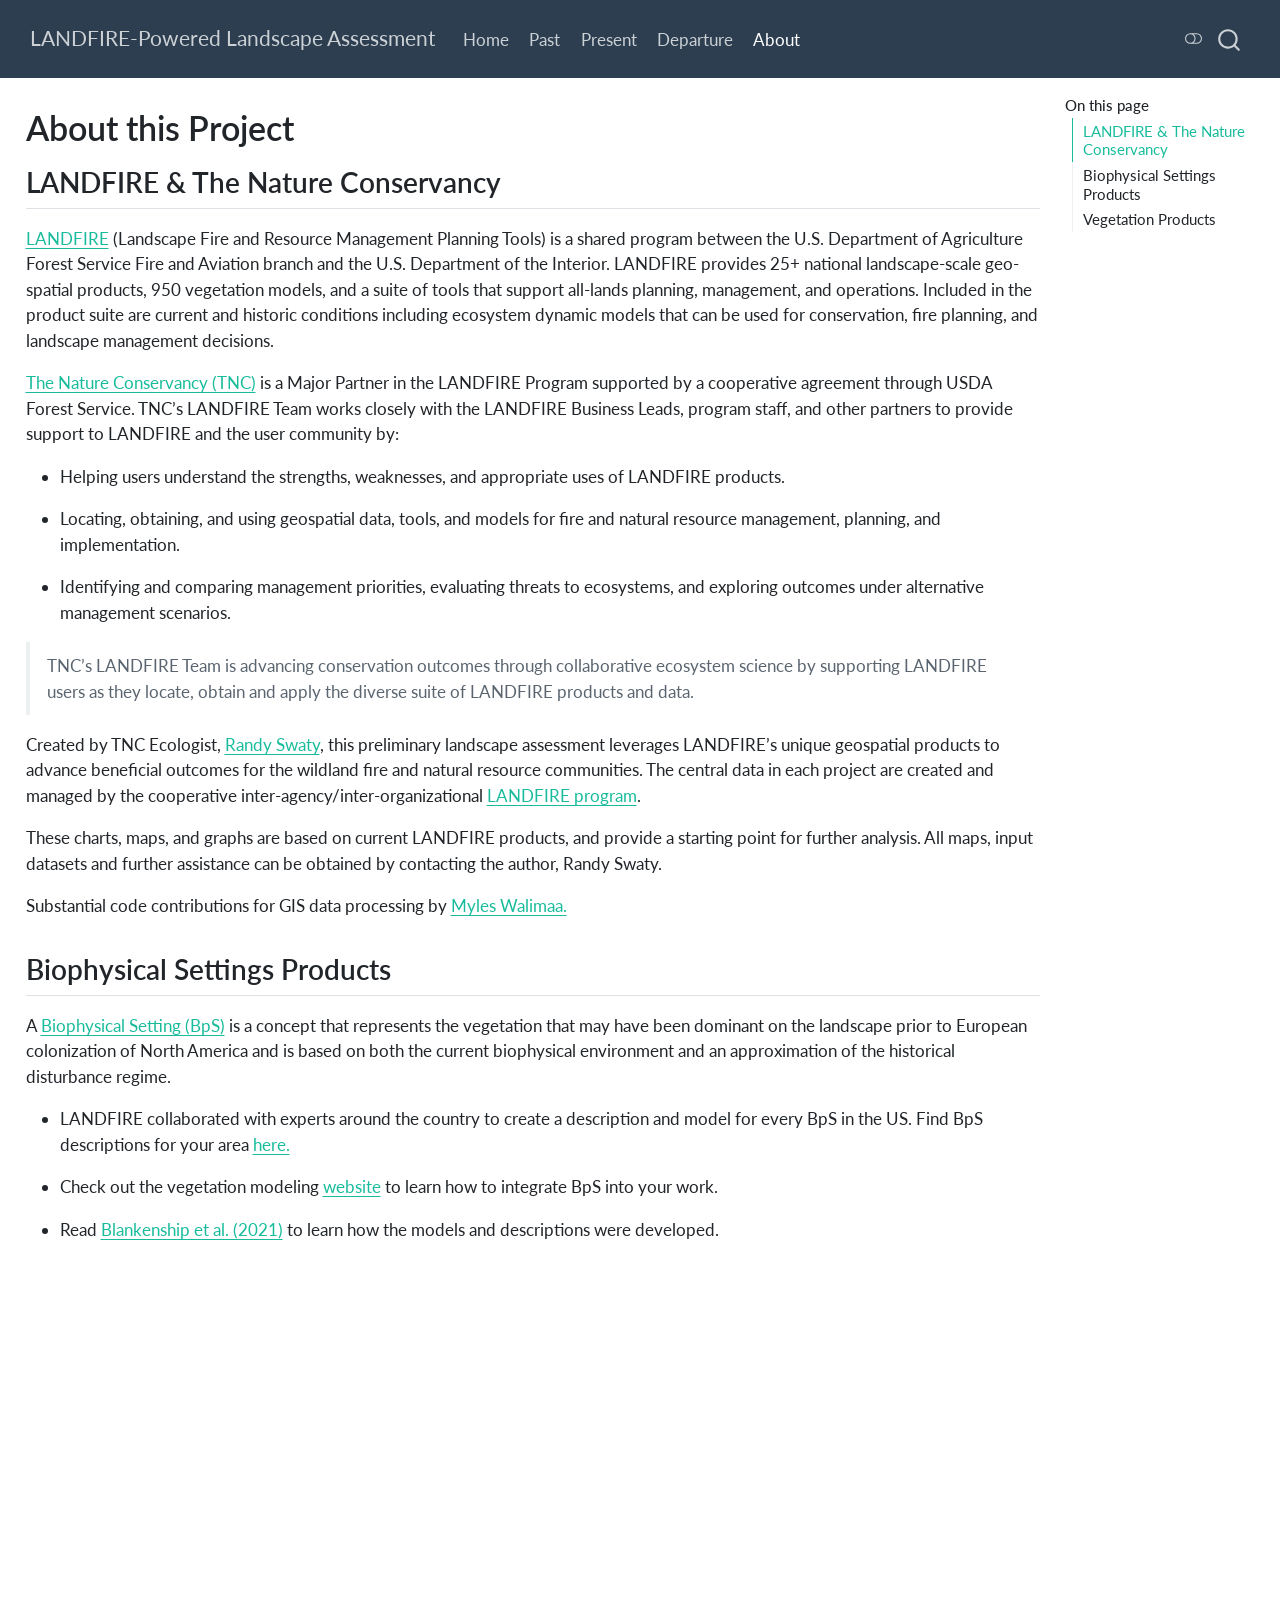
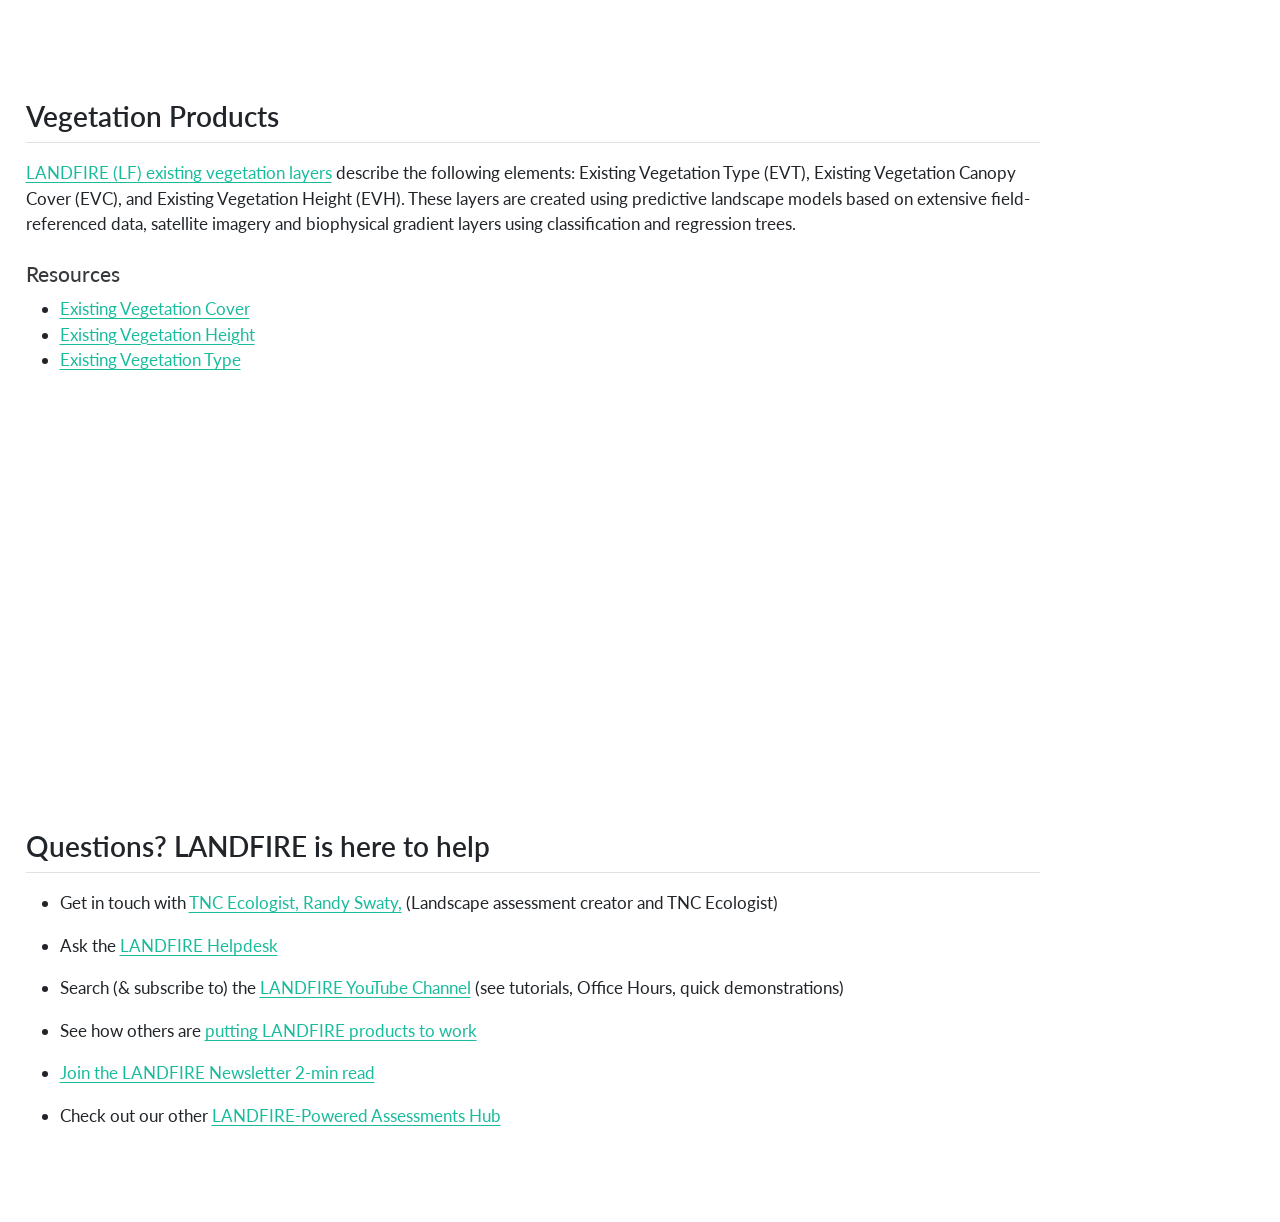
==== docs/about.html @ d0a6fbc5 "initial build" ====
<!DOCTYPE html>
<html xmlns="http://www.w3.org/1999/xhtml" lang="en" xml:lang="en"><head>

<meta charset="utf-8">
<meta name="generator" content="quarto-1.7.32">

<meta name="viewport" content="width=device-width, initial-scale=1.0, user-scalable=yes">


<title>About this Project – LANDFIRE-Powered Landscape Assessment</title>
<style>
code{white-space: pre-wrap;}
span.smallcaps{font-variant: small-caps;}
div.columns{display: flex; gap: min(4vw, 1.5em);}
div.column{flex: auto; overflow-x: auto;}
div.hanging-indent{margin-left: 1.5em; text-indent: -1.5em;}
ul.task-list{list-style: none;}
ul.task-list li input[type="checkbox"] {
  width: 0.8em;
  margin: 0 0.8em 0.2em -1em; /* quarto-specific, see https://github.com/quarto-dev/quarto-cli/issues/4556 */ 
  vertical-align: middle;
}
</style>


<script src="site_libs/quarto-nav/quarto-nav.js"></script>
<script src="site_libs/quarto-nav/headroom.min.js"></script>
<script src="site_libs/clipboard/clipboard.min.js"></script>
<script src="site_libs/quarto-search/autocomplete.umd.js"></script>
<script src="site_libs/quarto-search/fuse.min.js"></script>
<script src="site_libs/quarto-search/quarto-search.js"></script>
<meta name="quarto:offset" content="./">
<script src="site_libs/quarto-html/quarto.js" type="module"></script>
<script src="site_libs/quarto-html/tabsets/tabsets.js" type="module"></script>
<script src="site_libs/quarto-html/popper.min.js"></script>
<script src="site_libs/quarto-html/tippy.umd.min.js"></script>
<script src="site_libs/quarto-html/anchor.min.js"></script>
<link href="site_libs/quarto-html/tippy.css" rel="stylesheet">
<link href="site_libs/quarto-html/quarto-syntax-highlighting-37eea08aefeeee20ff55810ff984fec1.css" rel="stylesheet" class="quarto-color-scheme" id="quarto-text-highlighting-styles">
<link href="site_libs/quarto-html/quarto-syntax-highlighting-dark-2fef5ea3f8957b3e4ecc936fc74692ca.css" rel="stylesheet" class="quarto-color-scheme quarto-color-alternate" id="quarto-text-highlighting-styles">
<link href="site_libs/quarto-html/quarto-syntax-highlighting-37eea08aefeeee20ff55810ff984fec1.css" rel="stylesheet" class="quarto-color-scheme-extra" id="quarto-text-highlighting-styles">
<script src="site_libs/bootstrap/bootstrap.min.js"></script>
<link href="site_libs/bootstrap/bootstrap-icons.css" rel="stylesheet">
<link href="site_libs/bootstrap/bootstrap-c4d2339df113eaf835cd8b28900fe06c.min.css" rel="stylesheet" append-hash="true" class="quarto-color-scheme" id="quarto-bootstrap" data-mode="light">
<link href="site_libs/bootstrap/bootstrap-dark-bf88725f8139ee0c18767b4ad892db60.min.css" rel="stylesheet" append-hash="true" class="quarto-color-scheme quarto-color-alternate" id="quarto-bootstrap" data-mode="dark">
<link href="site_libs/bootstrap/bootstrap-c4d2339df113eaf835cd8b28900fe06c.min.css" rel="stylesheet" append-hash="true" class="quarto-color-scheme-extra" id="quarto-bootstrap" data-mode="light">
<script id="quarto-search-options" type="application/json">{
  "location": "navbar",
  "copy-button": false,
  "collapse-after": 3,
  "panel-placement": "end",
  "type": "overlay",
  "limit": 50,
  "keyboard-shortcut": [
    "f",
    "/",
    "s"
  ],
  "show-item-context": false,
  "language": {
    "search-no-results-text": "No results",
    "search-matching-documents-text": "matching documents",
    "search-copy-link-title": "Copy link to search",
    "search-hide-matches-text": "Hide additional matches",
    "search-more-match-text": "more match in this document",
    "search-more-matches-text": "more matches in this document",
    "search-clear-button-title": "Clear",
    "search-text-placeholder": "",
    "search-detached-cancel-button-title": "Cancel",
    "search-submit-button-title": "Submit",
    "search-label": "Search"
  }
}</script>


<link rel="stylesheet" href="styles-darkly.css">
<link rel="stylesheet" href="styles-flatly.css">
</head>

<body class="nav-fixed quarto-light"><script id="quarto-html-before-body" type="application/javascript">
    const toggleBodyColorMode = (bsSheetEl) => {
      const mode = bsSheetEl.getAttribute("data-mode");
      const bodyEl = window.document.querySelector("body");
      if (mode === "dark") {
        bodyEl.classList.add("quarto-dark");
        bodyEl.classList.remove("quarto-light");
      } else {
        bodyEl.classList.add("quarto-light");
        bodyEl.classList.remove("quarto-dark");
      }
    }
    const toggleBodyColorPrimary = () => {
      const bsSheetEl = window.document.querySelector("link#quarto-bootstrap:not([rel=disabled-stylesheet])");
      if (bsSheetEl) {
        toggleBodyColorMode(bsSheetEl);
      }
    }
    const setColorSchemeToggle = (alternate) => {
      const toggles = window.document.querySelectorAll('.quarto-color-scheme-toggle');
      for (let i=0; i < toggles.length; i++) {
        const toggle = toggles[i];
        if (toggle) {
          if (alternate) {
            toggle.classList.add("alternate");
          } else {
            toggle.classList.remove("alternate");
          }
        }
      }
    };
    const toggleColorMode = (alternate) => {
      // Switch the stylesheets
      const primaryStylesheets = window.document.querySelectorAll('link.quarto-color-scheme:not(.quarto-color-alternate)');
      const alternateStylesheets = window.document.querySelectorAll('link.quarto-color-scheme.quarto-color-alternate');
      manageTransitions('#quarto-margin-sidebar .nav-link', false);
      if (alternate) {
        // note: dark is layered on light, we don't disable primary!
        enableStylesheet(alternateStylesheets);
        for (const sheetNode of alternateStylesheets) {
          if (sheetNode.id === "quarto-bootstrap") {
            toggleBodyColorMode(sheetNode);
          }
        }
      } else {
        disableStylesheet(alternateStylesheets);
        enableStylesheet(primaryStylesheets)
        toggleBodyColorPrimary();
      }
      manageTransitions('#quarto-margin-sidebar .nav-link', true);
      // Switch the toggles
      setColorSchemeToggle(alternate)
      // Hack to workaround the fact that safari doesn't
      // properly recolor the scrollbar when toggling (#1455)
      if (navigator.userAgent.indexOf('Safari') > 0 && navigator.userAgent.indexOf('Chrome') == -1) {
        manageTransitions("body", false);
        window.scrollTo(0, 1);
        setTimeout(() => {
          window.scrollTo(0, 0);
          manageTransitions("body", true);
        }, 40);
      }
    }
    const disableStylesheet = (stylesheets) => {
      for (let i=0; i < stylesheets.length; i++) {
        const stylesheet = stylesheets[i];
        stylesheet.rel = 'disabled-stylesheet';
      }
    }
    const enableStylesheet = (stylesheets) => {
      for (let i=0; i < stylesheets.length; i++) {
        const stylesheet = stylesheets[i];
        if(stylesheet.rel !== 'stylesheet') { // for Chrome, which will still FOUC without this check
          stylesheet.rel = 'stylesheet';
        }
      }
    }
    const manageTransitions = (selector, allowTransitions) => {
      const els = window.document.querySelectorAll(selector);
      for (let i=0; i < els.length; i++) {
        const el = els[i];
        if (allowTransitions) {
          el.classList.remove('notransition');
        } else {
          el.classList.add('notransition');
        }
      }
    }
    const isFileUrl = () => {
      return window.location.protocol === 'file:';
    }
    const hasAlternateSentinel = () => {
      let styleSentinel = getColorSchemeSentinel();
      if (styleSentinel !== null) {
        return styleSentinel === "alternate";
      } else {
        return false;
      }
    }
    const setStyleSentinel = (alternate) => {
      const value = alternate ? "alternate" : "default";
      if (!isFileUrl()) {
        window.localStorage.setItem("quarto-color-scheme", value);
      } else {
        localAlternateSentinel = value;
      }
    }
    const getColorSchemeSentinel = () => {
      if (!isFileUrl()) {
        const storageValue = window.localStorage.getItem("quarto-color-scheme");
        return storageValue != null ? storageValue : localAlternateSentinel;
      } else {
        return localAlternateSentinel;
      }
    }
    const toggleGiscusIfUsed = (isAlternate, darkModeDefault) => {
      const baseTheme = document.querySelector('#giscus-base-theme')?.value ?? 'light';
      const alternateTheme = document.querySelector('#giscus-alt-theme')?.value ?? 'dark';
      let newTheme = '';
      if(authorPrefersDark) {
        newTheme = isAlternate ? baseTheme : alternateTheme;
      } else {
        newTheme = isAlternate ? alternateTheme : baseTheme;
      }
      const changeGiscusTheme = () => {
        // From: https://github.com/giscus/giscus/issues/336
        const sendMessage = (message) => {
          const iframe = document.querySelector('iframe.giscus-frame');
          if (!iframe) return;
          iframe.contentWindow.postMessage({ giscus: message }, 'https://giscus.app');
        }
        sendMessage({
          setConfig: {
            theme: newTheme
          }
        });
      }
      const isGiscussLoaded = window.document.querySelector('iframe.giscus-frame') !== null;
      if (isGiscussLoaded) {
        changeGiscusTheme();
      }
    };
    const authorPrefersDark = false;
    const darkModeDefault = authorPrefersDark;
      document.querySelector('link#quarto-text-highlighting-styles.quarto-color-scheme-extra').rel = 'disabled-stylesheet';
      document.querySelector('link#quarto-bootstrap.quarto-color-scheme-extra').rel = 'disabled-stylesheet';
    let localAlternateSentinel = darkModeDefault ? 'alternate' : 'default';
    // Dark / light mode switch
    window.quartoToggleColorScheme = () => {
      // Read the current dark / light value
      let toAlternate = !hasAlternateSentinel();
      toggleColorMode(toAlternate);
      setStyleSentinel(toAlternate);
      toggleGiscusIfUsed(toAlternate, darkModeDefault);
      window.dispatchEvent(new Event('resize'));
    };
    // Switch to dark mode if need be
    if (hasAlternateSentinel()) {
      toggleColorMode(true);
    } else {
      toggleColorMode(false);
    }
  </script>

<div id="quarto-search-results"></div>
  <header id="quarto-header" class="headroom fixed-top">
    <nav class="navbar navbar-expand-lg " data-bs-theme="dark">
      <div class="navbar-container container-fluid">
      <div class="navbar-brand-container mx-auto">
    <a class="navbar-brand" href="./index.html">
    <span class="navbar-title">LANDFIRE-Powered Landscape Assessment</span>
    </a>
  </div>
            <div id="quarto-search" class="" title="Search"></div>
          <button class="navbar-toggler" type="button" data-bs-toggle="collapse" data-bs-target="#navbarCollapse" aria-controls="navbarCollapse" role="menu" aria-expanded="false" aria-label="Toggle navigation" onclick="if (window.quartoToggleHeadroom) { window.quartoToggleHeadroom(); }">
  <span class="navbar-toggler-icon"></span>
</button>
          <div class="collapse navbar-collapse" id="navbarCollapse">
            <ul class="navbar-nav navbar-nav-scroll me-auto">
  <li class="nav-item">
    <a class="nav-link" href="./index.html"> 
<span class="menu-text">Home</span></a>
  </li>  
  <li class="nav-item">
    <a class="nav-link" href="./past.html"> 
<span class="menu-text">Past</span></a>
  </li>  
  <li class="nav-item">
    <a class="nav-link" href="./present.html"> 
<span class="menu-text">Present</span></a>
  </li>  
  <li class="nav-item">
    <a class="nav-link" href="./departure.html"> 
<span class="menu-text">Departure</span></a>
  </li>  
  <li class="nav-item">
    <a class="nav-link active" href="./about.html" aria-current="page"> 
<span class="menu-text">About</span></a>
  </li>  
</ul>
          </div> <!-- /navcollapse -->
            <div class="quarto-navbar-tools">
  <a href="" class="quarto-color-scheme-toggle quarto-navigation-tool  px-1" onclick="window.quartoToggleColorScheme(); return false;" title="Toggle dark mode"><i class="bi"></i></a>
</div>
      </div> <!-- /container-fluid -->
    </nav>
</header>
<!-- content -->
<div id="quarto-content" class="quarto-container page-columns page-rows-contents page-layout-full page-navbar">
<!-- sidebar -->
<!-- margin-sidebar -->
    <div id="quarto-margin-sidebar" class="sidebar margin-sidebar">
        <nav id="TOC" role="doc-toc" class="toc-active">
    <h2 id="toc-title">On this page</h2>
   
  <ul>
  <li><a href="#landfire-the-nature-conservancy" id="toc-landfire-the-nature-conservancy" class="nav-link active" data-scroll-target="#landfire-the-nature-conservancy">LANDFIRE &amp; The Nature Conservancy</a></li>
  <li><a href="#biophysical-settings-products" id="toc-biophysical-settings-products" class="nav-link" data-scroll-target="#biophysical-settings-products">Biophysical Settings Products</a></li>
  <li><a href="#vegetation-products" id="toc-vegetation-products" class="nav-link" data-scroll-target="#vegetation-products">Vegetation Products</a></li>
  </ul>
</nav>
    </div>
<!-- main -->
<main class="content column-page-left" id="quarto-document-content">


<header id="title-block-header" class="quarto-title-block default">
<div class="quarto-title">
<h1 class="title">About this Project</h1>
</div>



<div class="quarto-title-meta column-page-left">

    
  
    
  </div>
  


</header>


<section id="landfire-the-nature-conservancy" class="level2">
<h2 class="anchored" data-anchor-id="landfire-the-nature-conservancy">LANDFIRE &amp; The Nature Conservancy</h2>
<p><a href="https://landfire.gov" target="blank">LANDFIRE</a> (Landscape Fire and Resource Management Planning Tools) is a shared program between the U.S. Department of Agriculture Forest Service Fire and Aviation branch and the U.S. Department of the Interior. LANDFIRE provides 25+ national landscape-scale geo-spatial products, 950 vegetation models, and a suite of tools that support all-lands planning, management, and operations. Included in the product suite are current and historic conditions including ecosystem dynamic models that can be used for conservation, fire planning, and landscape management decisions.</p>
<p><a href="https://landfire.gov/faqs#heading-45" target="blank">The Nature Conservancy (TNC)</a> is a Major Partner in the LANDFIRE Program supported by a cooperative agreement through USDA Forest Service. TNC’s LANDFIRE Team works closely with the LANDFIRE Business Leads, program staff, and other partners to provide support to LANDFIRE and the user community by:</p>
<ul>
<li><p>Helping users understand the strengths, weaknesses, and appropriate uses of LANDFIRE products.</p></li>
<li><p>Locating, obtaining, and using geospatial data, tools, and models for fire and natural resource management, planning, and implementation.</p></li>
<li><p>Identifying and comparing management priorities, evaluating threats to ecosystems, and exploring outcomes under alternative management scenarios.</p></li>
</ul>
<blockquote class="blockquote">
<p>TNC’s LANDFIRE Team is advancing conservation outcomes through collaborative ecosystem science by supporting LANDFIRE users as they locate, obtain and apply the diverse suite of LANDFIRE products and data.</p>
</blockquote>
<p>Created by TNC Ecologist, <a href="mailto:rswaty@tnc.org">Randy Swaty</a>, this preliminary landscape assessment leverages LANDFIRE’s unique geospatial products to advance beneficial outcomes for the wildland fire and natural resource communities. The central data in each project are created and managed by the cooperative inter-agency/inter-organizational <a href="https://landfire.gov" target="blank">LANDFIRE program</a>.</p>
<p>These charts, maps, and graphs are based on current LANDFIRE products, and provide a starting point for further analysis. All maps, input datasets and further assistance can be obtained by contacting the author, Randy Swaty.</p>
<p>Substantial code contributions for GIS data processing by <a href="https://www.linkedin.com/in/myles-walimaa-35596123b/" target="blank">Myles Walimaa.</a></p>
</section>
<section id="biophysical-settings-products" class="level2">
<h2 class="anchored" data-anchor-id="biophysical-settings-products">Biophysical Settings Products</h2>
<p>A <a href="https://landfire.gov/bps-models.php" target="blank">Biophysical Setting (BpS)</a> is a concept that represents the vegetation that may have been dominant on the landscape prior to European colonization of North America and is based on both the current biophysical environment and an approximation of the historical disturbance regime.</p>
<ul>
<li><p>LANDFIRE collaborated with experts around the country to create a description and model for every BpS in the US. Find BpS descriptions for your area <a href="https://landfirereview.org/search.php" target="blank">here.</a></p></li>
<li><p>Check out the vegetation modeling <a href="https://thenatureconservancy.github.io/landfiremodels/" target="blank">website</a> to learn how to integrate BpS into your work.</p></li>
<li><p>Read <a href="https://esajournals.onlinelibrary.wiley.com/doi/pdf/10.1002/ecs2.3484" target="blank">Blankenship et al.&nbsp;(2021)</a> to learn how the models and descriptions were developed.</p></li>
</ul>
<p><br></p>
<iframe width="560" height="315" src="https://www.youtube.com/embed/xjaWJCe7udQ" title="YouTube video player" frameborder="0" allow="accelerometer; autoplay; clipboard-write; encrypted-media; gyroscope; picture-in-picture; web-share" allowfullscreen="">
</iframe>
<p><br></p>
</section>
<section id="vegetation-products" class="level2">
<h2 class="anchored" data-anchor-id="vegetation-products">Vegetation Products</h2>
<p><a href="https://landfire.gov/vegetation.php" target="blank">LANDFIRE (LF) existing vegetation layers</a> describe the following elements: Existing Vegetation Type (EVT), Existing Vegetation Canopy Cover (EVC), and Existing Vegetation Height (EVH). These layers are created using predictive landscape models based on extensive field-referenced data, satellite imagery and biophysical gradient layers using classification and regression trees.</p>
<section id="resources" class="level4">
<h4 class="anchored">Resources</h4>
<ul>
<li><a href="https://landfire.gov/evc.php" target="blank">Existing Vegetation Cover</a></li>
<li><a href="https://landfire.gov/evh.php" target="blank">Existing Vegetation Height</a></li>
<li><a href="https://landfire.gov/evt.php" target="blank">Existing Vegetation Type</a></li>
</ul>
<p><br></p>
<iframe width="560" height="315" src="https://www.youtube.com/embed/Fzc_zS6EoJE?si=Z4idrvFqgCMK8IJZ" title="YouTube video player" frameborder="0" allow="accelerometer; autoplay; clipboard-write; encrypted-media; gyroscope; picture-in-picture; web-share" allowfullscreen="">
</iframe>
<p><br></p>
<h2 class="anchored" data-anchor-id="resources">
Questions? LANDFIRE is here to help
</h2>
<ul>
<li><p>Get in touch with <a href="mailto:rswaty@tnc.org">TNC Ecologist, Randy Swaty,</a> (Landscape assessment creator and TNC Ecologist)</p></li>
<li><p>Ask the <a href="mailto:helpdesk@landfire.gov">LANDFIRE Helpdesk</a></p></li>
<li><p>Search (&amp; subscribe to) the <a href="https://www.youtube.com/@LANDFIREvideo">LANDFIRE YouTube Channel</a> (see tutorials, Office Hours, quick demonstrations)</p></li>
<li><p>See how others are <a href="https://arcg.is/1jmKm90">putting LANDFIRE products to work</a></p></li>
<li><p><a href="http://eepurl.com/cajG91">Join the LANDFIRE Newsletter 2-min read</a></p></li>
<li><p>Check out our other <a href="https://landfire-tnc.github.io/Assessments/">LANDFIRE-Powered Assessments Hub</a></p></li>
</ul>


</section>
</section>

</main> <!-- /main -->
<script id="quarto-html-after-body" type="application/javascript">
  window.document.addEventListener("DOMContentLoaded", function (event) {
    // Ensure there is a toggle, if there isn't float one in the top right
    if (window.document.querySelector('.quarto-color-scheme-toggle') === null) {
      const a = window.document.createElement('a');
      a.classList.add('top-right');
      a.classList.add('quarto-color-scheme-toggle');
      a.href = "";
      a.onclick = function() { try { window.quartoToggleColorScheme(); } catch {} return false; };
      const i = window.document.createElement("i");
      i.classList.add('bi');
      a.appendChild(i);
      window.document.body.appendChild(a);
    }
    setColorSchemeToggle(hasAlternateSentinel())
    const icon = "";
    const anchorJS = new window.AnchorJS();
    anchorJS.options = {
      placement: 'right',
      icon: icon
    };
    anchorJS.add('.anchored');
    const isCodeAnnotation = (el) => {
      for (const clz of el.classList) {
        if (clz.startsWith('code-annotation-')) {                     
          return true;
        }
      }
      return false;
    }
    const onCopySuccess = function(e) {
      // button target
      const button = e.trigger;
      // don't keep focus
      button.blur();
      // flash "checked"
      button.classList.add('code-copy-button-checked');
      var currentTitle = button.getAttribute("title");
      button.setAttribute("title", "Copied!");
      let tooltip;
      if (window.bootstrap) {
        button.setAttribute("data-bs-toggle", "tooltip");
        button.setAttribute("data-bs-placement", "left");
        button.setAttribute("data-bs-title", "Copied!");
        tooltip = new bootstrap.Tooltip(button, 
          { trigger: "manual", 
            customClass: "code-copy-button-tooltip",
            offset: [0, -8]});
        tooltip.show();    
      }
      setTimeout(function() {
        if (tooltip) {
          tooltip.hide();
          button.removeAttribute("data-bs-title");
          button.removeAttribute("data-bs-toggle");
          button.removeAttribute("data-bs-placement");
        }
        button.setAttribute("title", currentTitle);
        button.classList.remove('code-copy-button-checked');
      }, 1000);
      // clear code selection
      e.clearSelection();
    }
    const getTextToCopy = function(trigger) {
        const codeEl = trigger.previousElementSibling.cloneNode(true);
        for (const childEl of codeEl.children) {
          if (isCodeAnnotation(childEl)) {
            childEl.remove();
          }
        }
        return codeEl.innerText;
    }
    const clipboard = new window.ClipboardJS('.code-copy-button:not([data-in-quarto-modal])', {
      text: getTextToCopy
    });
    clipboard.on('success', onCopySuccess);
    if (window.document.getElementById('quarto-embedded-source-code-modal')) {
      const clipboardModal = new window.ClipboardJS('.code-copy-button[data-in-quarto-modal]', {
        text: getTextToCopy,
        container: window.document.getElementById('quarto-embedded-source-code-modal')
      });
      clipboardModal.on('success', onCopySuccess);
    }
      var localhostRegex = new RegExp(/^(?:http|https):\/\/localhost\:?[0-9]*\//);
      var mailtoRegex = new RegExp(/^mailto:/);
        var filterRegex = new RegExp('/' + window.location.host + '/');
      var isInternal = (href) => {
          return filterRegex.test(href) || localhostRegex.test(href) || mailtoRegex.test(href);
      }
      // Inspect non-navigation links and adorn them if external
     var links = window.document.querySelectorAll('a[href]:not(.nav-link):not(.navbar-brand):not(.toc-action):not(.sidebar-link):not(.sidebar-item-toggle):not(.pagination-link):not(.no-external):not([aria-hidden]):not(.dropdown-item):not(.quarto-navigation-tool):not(.about-link)');
      for (var i=0; i<links.length; i++) {
        const link = links[i];
        if (!isInternal(link.href)) {
          // undo the damage that might have been done by quarto-nav.js in the case of
          // links that we want to consider external
          if (link.dataset.originalHref !== undefined) {
            link.href = link.dataset.originalHref;
          }
        }
      }
    function tippyHover(el, contentFn, onTriggerFn, onUntriggerFn) {
      const config = {
        allowHTML: true,
        maxWidth: 500,
        delay: 100,
        arrow: false,
        appendTo: function(el) {
            return el.parentElement;
        },
        interactive: true,
        interactiveBorder: 10,
        theme: 'quarto',
        placement: 'bottom-start',
      };
      if (contentFn) {
        config.content = contentFn;
      }
      if (onTriggerFn) {
        config.onTrigger = onTriggerFn;
      }
      if (onUntriggerFn) {
        config.onUntrigger = onUntriggerFn;
      }
      window.tippy(el, config); 
    }
    const noterefs = window.document.querySelectorAll('a[role="doc-noteref"]');
    for (var i=0; i<noterefs.length; i++) {
      const ref = noterefs[i];
      tippyHover(ref, function() {
        // use id or data attribute instead here
        let href = ref.getAttribute('data-footnote-href') || ref.getAttribute('href');
        try { href = new URL(href).hash; } catch {}
        const id = href.replace(/^#\/?/, "");
        const note = window.document.getElementById(id);
        if (note) {
          return note.innerHTML;
        } else {
          return "";
        }
      });
    }
    const xrefs = window.document.querySelectorAll('a.quarto-xref');
    const processXRef = (id, note) => {
      // Strip column container classes
      const stripColumnClz = (el) => {
        el.classList.remove("page-full", "page-columns");
        if (el.children) {
          for (const child of el.children) {
            stripColumnClz(child);
          }
        }
      }
      stripColumnClz(note)
      if (id === null || id.startsWith('sec-')) {
        // Special case sections, only their first couple elements
        const container = document.createElement("div");
        if (note.children && note.children.length > 2) {
          container.appendChild(note.children[0].cloneNode(true));
          for (let i = 1; i < note.children.length; i++) {
            const child = note.children[i];
            if (child.tagName === "P" && child.innerText === "") {
              continue;
            } else {
              container.appendChild(child.cloneNode(true));
              break;
            }
          }
          if (window.Quarto?.typesetMath) {
            window.Quarto.typesetMath(container);
          }
          return container.innerHTML
        } else {
          if (window.Quarto?.typesetMath) {
            window.Quarto.typesetMath(note);
          }
          return note.innerHTML;
        }
      } else {
        // Remove any anchor links if they are present
        const anchorLink = note.querySelector('a.anchorjs-link');
        if (anchorLink) {
          anchorLink.remove();
        }
        if (window.Quarto?.typesetMath) {
          window.Quarto.typesetMath(note);
        }
        if (note.classList.contains("callout")) {
          return note.outerHTML;
        } else {
          return note.innerHTML;
        }
      }
    }
    for (var i=0; i<xrefs.length; i++) {
      const xref = xrefs[i];
      tippyHover(xref, undefined, function(instance) {
        instance.disable();
        let url = xref.getAttribute('href');
        let hash = undefined; 
        if (url.startsWith('#')) {
          hash = url;
        } else {
          try { hash = new URL(url).hash; } catch {}
        }
        if (hash) {
          const id = hash.replace(/^#\/?/, "");
          const note = window.document.getElementById(id);
          if (note !== null) {
            try {
              const html = processXRef(id, note.cloneNode(true));
              instance.setContent(html);
            } finally {
              instance.enable();
              instance.show();
            }
          } else {
            // See if we can fetch this
            fetch(url.split('#')[0])
            .then(res => res.text())
            .then(html => {
              const parser = new DOMParser();
              const htmlDoc = parser.parseFromString(html, "text/html");
              const note = htmlDoc.getElementById(id);
              if (note !== null) {
                const html = processXRef(id, note);
                instance.setContent(html);
              } 
            }).finally(() => {
              instance.enable();
              instance.show();
            });
          }
        } else {
          // See if we can fetch a full url (with no hash to target)
          // This is a special case and we should probably do some content thinning / targeting
          fetch(url)
          .then(res => res.text())
          .then(html => {
            const parser = new DOMParser();
            const htmlDoc = parser.parseFromString(html, "text/html");
            const note = htmlDoc.querySelector('main.content');
            if (note !== null) {
              // This should only happen for chapter cross references
              // (since there is no id in the URL)
              // remove the first header
              if (note.children.length > 0 && note.children[0].tagName === "HEADER") {
                note.children[0].remove();
              }
              const html = processXRef(null, note);
              instance.setContent(html);
            } 
          }).finally(() => {
            instance.enable();
            instance.show();
          });
        }
      }, function(instance) {
      });
    }
        let selectedAnnoteEl;
        const selectorForAnnotation = ( cell, annotation) => {
          let cellAttr = 'data-code-cell="' + cell + '"';
          let lineAttr = 'data-code-annotation="' +  annotation + '"';
          const selector = 'span[' + cellAttr + '][' + lineAttr + ']';
          return selector;
        }
        const selectCodeLines = (annoteEl) => {
          const doc = window.document;
          const targetCell = annoteEl.getAttribute("data-target-cell");
          const targetAnnotation = annoteEl.getAttribute("data-target-annotation");
          const annoteSpan = window.document.querySelector(selectorForAnnotation(targetCell, targetAnnotation));
          const lines = annoteSpan.getAttribute("data-code-lines").split(",");
          const lineIds = lines.map((line) => {
            return targetCell + "-" + line;
          })
          let top = null;
          let height = null;
          let parent = null;
          if (lineIds.length > 0) {
              //compute the position of the single el (top and bottom and make a div)
              const el = window.document.getElementById(lineIds[0]);
              top = el.offsetTop;
              height = el.offsetHeight;
              parent = el.parentElement.parentElement;
            if (lineIds.length > 1) {
              const lastEl = window.document.getElementById(lineIds[lineIds.length - 1]);
              const bottom = lastEl.offsetTop + lastEl.offsetHeight;
              height = bottom - top;
            }
            if (top !== null && height !== null && parent !== null) {
              // cook up a div (if necessary) and position it 
              let div = window.document.getElementById("code-annotation-line-highlight");
              if (div === null) {
                div = window.document.createElement("div");
                div.setAttribute("id", "code-annotation-line-highlight");
                div.style.position = 'absolute';
                parent.appendChild(div);
              }
              div.style.top = top - 2 + "px";
              div.style.height = height + 4 + "px";
              div.style.left = 0;
              let gutterDiv = window.document.getElementById("code-annotation-line-highlight-gutter");
              if (gutterDiv === null) {
                gutterDiv = window.document.createElement("div");
                gutterDiv.setAttribute("id", "code-annotation-line-highlight-gutter");
                gutterDiv.style.position = 'absolute';
                const codeCell = window.document.getElementById(targetCell);
                const gutter = codeCell.querySelector('.code-annotation-gutter');
                gutter.appendChild(gutterDiv);
              }
              gutterDiv.style.top = top - 2 + "px";
              gutterDiv.style.height = height + 4 + "px";
            }
            selectedAnnoteEl = annoteEl;
          }
        };
        const unselectCodeLines = () => {
          const elementsIds = ["code-annotation-line-highlight", "code-annotation-line-highlight-gutter"];
          elementsIds.forEach((elId) => {
            const div = window.document.getElementById(elId);
            if (div) {
              div.remove();
            }
          });
          selectedAnnoteEl = undefined;
        };
          // Handle positioning of the toggle
      window.addEventListener(
        "resize",
        throttle(() => {
          elRect = undefined;
          if (selectedAnnoteEl) {
            selectCodeLines(selectedAnnoteEl);
          }
        }, 10)
      );
      function throttle(fn, ms) {
      let throttle = false;
      let timer;
        return (...args) => {
          if(!throttle) { // first call gets through
              fn.apply(this, args);
              throttle = true;
          } else { // all the others get throttled
              if(timer) clearTimeout(timer); // cancel #2
              timer = setTimeout(() => {
                fn.apply(this, args);
                timer = throttle = false;
              }, ms);
          }
        };
      }
        // Attach click handler to the DT
        const annoteDls = window.document.querySelectorAll('dt[data-target-cell]');
        for (const annoteDlNode of annoteDls) {
          annoteDlNode.addEventListener('click', (event) => {
            const clickedEl = event.target;
            if (clickedEl !== selectedAnnoteEl) {
              unselectCodeLines();
              const activeEl = window.document.querySelector('dt[data-target-cell].code-annotation-active');
              if (activeEl) {
                activeEl.classList.remove('code-annotation-active');
              }
              selectCodeLines(clickedEl);
              clickedEl.classList.add('code-annotation-active');
            } else {
              // Unselect the line
              unselectCodeLines();
              clickedEl.classList.remove('code-annotation-active');
            }
          });
        }
    const findCites = (el) => {
      const parentEl = el.parentElement;
      if (parentEl) {
        const cites = parentEl.dataset.cites;
        if (cites) {
          return {
            el,
            cites: cites.split(' ')
          };
        } else {
          return findCites(el.parentElement)
        }
      } else {
        return undefined;
      }
    };
    var bibliorefs = window.document.querySelectorAll('a[role="doc-biblioref"]');
    for (var i=0; i<bibliorefs.length; i++) {
      const ref = bibliorefs[i];
      const citeInfo = findCites(ref);
      if (citeInfo) {
        tippyHover(citeInfo.el, function() {
          var popup = window.document.createElement('div');
          citeInfo.cites.forEach(function(cite) {
            var citeDiv = window.document.createElement('div');
            citeDiv.classList.add('hanging-indent');
            citeDiv.classList.add('csl-entry');
            var biblioDiv = window.document.getElementById('ref-' + cite);
            if (biblioDiv) {
              citeDiv.innerHTML = biblioDiv.innerHTML;
            }
            popup.appendChild(citeDiv);
          });
          return popup.innerHTML;
        });
      }
    }
  });
  </script>
</div> <!-- /content -->




</body></html>
---- docs/site_libs/quarto-html/tippy.css ----
.tippy-box[data-animation=fade][data-state=hidden]{opacity:0}[data-tippy-root]{max-width:calc(100vw - 10px)}.tippy-box{position:relative;background-color:#333;color:#fff;border-radius:4px;font-size:14px;line-height:1.4;white-space:normal;outline:0;transition-property:transform,visibility,opacity}.tippy-box[data-placement^=top]>.tippy-arrow{bottom:0}.tippy-box[data-placement^=top]>.tippy-arrow:before{bottom:-7px;left:0;border-width:8px 8px 0;border-top-color:initial;transform-origin:center top}.tippy-box[data-placement^=bottom]>.tippy-arrow{top:0}.tippy-box[data-placement^=bottom]>.tippy-arrow:before{top:-7px;left:0;border-width:0 8px 8px;border-bottom-color:initial;transform-origin:center bottom}.tippy-box[data-placement^=left]>.tippy-arrow{right:0}.tippy-box[data-placement^=left]>.tippy-arrow:before{border-width:8px 0 8px 8px;border-left-color:initial;right:-7px;transform-origin:center left}.tippy-box[data-placement^=right]>.tippy-arrow{left:0}.tippy-box[data-placement^=right]>.tippy-arrow:before{left:-7px;border-width:8px 8px 8px 0;border-right-color:initial;transform-origin:center right}.tippy-box[data-inertia][data-state=visible]{transition-timing-function:cubic-bezier(.54,1.5,.38,1.11)}.tippy-arrow{width:16px;height:16px;color:#333}.tippy-arrow:before{content:"";position:absolute;border-color:transparent;border-style:solid}.tippy-content{position:relative;padding:5px 9px;z-index:1}
---- docs/site_libs/quarto-html/quarto-syntax-highlighting-37eea08aefeeee20ff55810ff984fec1.css ----
/* quarto syntax highlight colors */
:root {
  --quarto-hl-ot-color: #003B4F;
  --quarto-hl-at-color: #657422;
  --quarto-hl-ss-color: #20794D;
  --quarto-hl-an-color: #5E5E5E;
  --quarto-hl-fu-color: #4758AB;
  --quarto-hl-st-color: #20794D;
  --quarto-hl-cf-color: #003B4F;
  --quarto-hl-op-color: #5E5E5E;
  --quarto-hl-er-color: #AD0000;
  --quarto-hl-bn-color: #AD0000;
  --quarto-hl-al-color: #AD0000;
  --quarto-hl-va-color: #111111;
  --quarto-hl-bu-color: inherit;
  --quarto-hl-ex-color: inherit;
  --quarto-hl-pp-color: #AD0000;
  --quarto-hl-in-color: #5E5E5E;
  --quarto-hl-vs-color: #20794D;
  --quarto-hl-wa-color: #5E5E5E;
  --quarto-hl-do-color: #5E5E5E;
  --quarto-hl-im-color: #00769E;
  --quarto-hl-ch-color: #20794D;
  --quarto-hl-dt-color: #AD0000;
  --quarto-hl-fl-color: #AD0000;
  --quarto-hl-co-color: #5E5E5E;
  --quarto-hl-cv-color: #5E5E5E;
  --quarto-hl-cn-color: #8f5902;
  --quarto-hl-sc-color: #5E5E5E;
  --quarto-hl-dv-color: #AD0000;
  --quarto-hl-kw-color: #003B4F;
}

/* other quarto variables */
:root {
  --quarto-font-monospace: SFMono-Regular, Menlo, Monaco, Consolas, "Liberation Mono", "Courier New", monospace;
}

/* syntax highlight based on Pandoc's rules */
pre > code.sourceCode > span {
  color: #003B4F;
}

code.sourceCode > span {
  color: #003B4F;
}

div.sourceCode,
div.sourceCode pre.sourceCode {
  color: #003B4F;
}

/* Normal */
code span {
  color: #003B4F;
}

/* Alert */
code span.al {
  color: #AD0000;
  font-style: inherit;
}

/* Annotation */
code span.an {
  color: #5E5E5E;
  font-style: inherit;
}

/* Attribute */
code span.at {
  color: #657422;
  font-style: inherit;
}

/* BaseN */
code span.bn {
  color: #AD0000;
  font-style: inherit;
}

/* BuiltIn */
code span.bu {
  font-style: inherit;
}

/* ControlFlow */
code span.cf {
  color: #003B4F;
  font-weight: bold;
  font-style: inherit;
}

/* Char */
code span.ch {
  color: #20794D;
  font-style: inherit;
}

/* Constant */
code span.cn {
  color: #8f5902;
  font-style: inherit;
}

/* Comment */
code span.co {
  color: #5E5E5E;
  font-style: inherit;
}

/* CommentVar */
code span.cv {
  color: #5E5E5E;
  font-style: italic;
}

/* Documentation */
code span.do {
  color: #5E5E5E;
  font-style: italic;
}

/* DataType */
code span.dt {
  color: #AD0000;
  font-style: inherit;
}

/* DecVal */
code span.dv {
  color: #AD0000;
  font-style: inherit;
}

/* Error */
code span.er {
  color: #AD0000;
  font-style: inherit;
}

/* Extension */
code span.ex {
  font-style: inherit;
}

/* Float */
code span.fl {
  color: #AD0000;
  font-style: inherit;
}

/* Function */
code span.fu {
  color: #4758AB;
  font-style: inherit;
}

/* Import */
code span.im {
  color: #00769E;
  font-style: inherit;
}

/* Information */
code span.in {
  color: #5E5E5E;
  font-style: inherit;
}

/* Keyword */
code span.kw {
  color: #003B4F;
  font-weight: bold;
  font-style: inherit;
}

/* Operator */
code span.op {
  color: #5E5E5E;
  font-style: inherit;
}

/* Other */
code span.ot {
  color: #003B4F;
  font-style: inherit;
}

/* Preprocessor */
code span.pp {
  color: #AD0000;
  font-style: inherit;
}

/* SpecialChar */
code span.sc {
  color: #5E5E5E;
  font-style: inherit;
}

/* SpecialString */
code span.ss {
  color: #20794D;
  font-style: inherit;
}

/* String */
code span.st {
  color: #20794D;
  font-style: inherit;
}

/* Variable */
code span.va {
  color: #111111;
  font-style: inherit;
}

/* VerbatimString */
code span.vs {
  color: #20794D;
  font-style: inherit;
}

/* Warning */
code span.wa {
  color: #5E5E5E;
  font-style: italic;
}

.prevent-inlining {
  content: "</";
}

/*# sourceMappingURL=27d3d809615f7771493d095567f04340.css.map */
---- docs/site_libs/quarto-html/quarto-syntax-highlighting-dark-2fef5ea3f8957b3e4ecc936fc74692ca.css ----
/* quarto syntax highlight colors */
:root {
  --quarto-hl-al-color: #f07178;
  --quarto-hl-an-color: #d4d0ab;
  --quarto-hl-at-color: #00e0e0;
  --quarto-hl-bn-color: #d4d0ab;
  --quarto-hl-bu-color: #abe338;
  --quarto-hl-ch-color: #abe338;
  --quarto-hl-co-color: #f8f8f2;
  --quarto-hl-cv-color: #ffd700;
  --quarto-hl-cn-color: #ffd700;
  --quarto-hl-cf-color: #ffa07a;
  --quarto-hl-dt-color: #ffa07a;
  --quarto-hl-dv-color: #d4d0ab;
  --quarto-hl-do-color: #f8f8f2;
  --quarto-hl-er-color: #f07178;
  --quarto-hl-ex-color: #00e0e0;
  --quarto-hl-fl-color: #d4d0ab;
  --quarto-hl-fu-color: #ffa07a;
  --quarto-hl-im-color: #abe338;
  --quarto-hl-in-color: #d4d0ab;
  --quarto-hl-kw-color: #ffa07a;
  --quarto-hl-op-color: #ffa07a;
  --quarto-hl-ot-color: #00e0e0;
  --quarto-hl-pp-color: #dcc6e0;
  --quarto-hl-re-color: #00e0e0;
  --quarto-hl-sc-color: #abe338;
  --quarto-hl-ss-color: #abe338;
  --quarto-hl-st-color: #abe338;
  --quarto-hl-va-color: #00e0e0;
  --quarto-hl-vs-color: #abe338;
  --quarto-hl-wa-color: #dcc6e0;
}

/* other quarto variables */
:root {
  --quarto-font-monospace: SFMono-Regular, Menlo, Monaco, Consolas, "Liberation Mono", "Courier New", monospace;
}

/* syntax highlight based on Pandoc's rules */
pre > code.sourceCode > span {
  color: #f8f8f2;
}

code.sourceCode > span {
  color: #f8f8f2;
}

div.sourceCode,
div.sourceCode pre.sourceCode {
  color: #f8f8f2;
}

/* Normal */
code span {
  color: #f8f8f2;
}

/* Alert */
code span.al {
  color: #f07178;
}

/* Annotation */
code span.an {
  color: #d4d0ab;
}

/* Attribute */
code span.at {
  color: #00e0e0;
}

/* BaseN */
code span.bn {
  color: #d4d0ab;
}

/* BuiltIn */
code span.bu {
  color: #abe338;
}

/* ControlFlow */
code span.cf {
  font-weight: bold;
  color: #ffa07a;
}

/* Char */
code span.ch {
  color: #abe338;
}

/* Constant */
code span.cn {
  color: #ffd700;
}

/* Comment */
code span.co {
  font-style: italic;
  color: #f8f8f2;
}

/* CommentVar */
code span.cv {
  color: #ffd700;
}

/* Documentation */
code span.do {
  color: #f8f8f2;
}

/* DataType */
code span.dt {
  color: #ffa07a;
}

/* DecVal */
code span.dv {
  color: #d4d0ab;
}

/* Error */
code span.er {
  color: #f07178;
  text-decoration: underline;
}

/* Extension */
code span.ex {
  font-weight: bold;
  color: #00e0e0;
}

/* Float */
code span.fl {
  color: #d4d0ab;
}

/* Function */
code span.fu {
  color: #ffa07a;
}

/* Import */
code span.im {
  color: #abe338;
}

/* Information */
code span.in {
  color: #d4d0ab;
}

/* Keyword */
code span.kw {
  font-weight: bold;
  color: #ffa07a;
}

/* Operator */
code span.op {
  color: #ffa07a;
}

/* Other */
code span.ot {
  color: #00e0e0;
}

/* Preprocessor */
code span.pp {
  color: #dcc6e0;
}

/* RegionMarker */
code span.re {
  background-color: #f8f8f2;
  color: #00e0e0;
}

/* SpecialChar */
code span.sc {
  color: #abe338;
}

/* SpecialString */
code span.ss {
  color: #abe338;
}

/* String */
code span.st {
  color: #abe338;
}

/* Variable */
code span.va {
  color: #00e0e0;
}

/* VerbatimString */
code span.vs {
  color: #abe338;
}

/* Warning */
code span.wa {
  color: #dcc6e0;
}

.prevent-inlining {
  content: "</";
}

/*# sourceMappingURL=9d1c423767af11a14e59cf8ecfea55bb.css.map */
---- docs/site_libs/quarto-html/quarto-syntax-highlighting-37eea08aefeeee20ff55810ff984fec1.css ----
/* quarto syntax highlight colors */
:root {
  --quarto-hl-ot-color: #003B4F;
  --quarto-hl-at-color: #657422;
  --quarto-hl-ss-color: #20794D;
  --quarto-hl-an-color: #5E5E5E;
  --quarto-hl-fu-color: #4758AB;
  --quarto-hl-st-color: #20794D;
  --quarto-hl-cf-color: #003B4F;
  --quarto-hl-op-color: #5E5E5E;
  --quarto-hl-er-color: #AD0000;
  --quarto-hl-bn-color: #AD0000;
  --quarto-hl-al-color: #AD0000;
  --quarto-hl-va-color: #111111;
  --quarto-hl-bu-color: inherit;
  --quarto-hl-ex-color: inherit;
  --quarto-hl-pp-color: #AD0000;
  --quarto-hl-in-color: #5E5E5E;
  --quarto-hl-vs-color: #20794D;
  --quarto-hl-wa-color: #5E5E5E;
  --quarto-hl-do-color: #5E5E5E;
  --quarto-hl-im-color: #00769E;
  --quarto-hl-ch-color: #20794D;
  --quarto-hl-dt-color: #AD0000;
  --quarto-hl-fl-color: #AD0000;
  --quarto-hl-co-color: #5E5E5E;
  --quarto-hl-cv-color: #5E5E5E;
  --quarto-hl-cn-color: #8f5902;
  --quarto-hl-sc-color: #5E5E5E;
  --quarto-hl-dv-color: #AD0000;
  --quarto-hl-kw-color: #003B4F;
}

/* other quarto variables */
:root {
  --quarto-font-monospace: SFMono-Regular, Menlo, Monaco, Consolas, "Liberation Mono", "Courier New", monospace;
}

/* syntax highlight based on Pandoc's rules */
pre > code.sourceCode > span {
  color: #003B4F;
}

code.sourceCode > span {
  color: #003B4F;
}

div.sourceCode,
div.sourceCode pre.sourceCode {
  color: #003B4F;
}

/* Normal */
code span {
  color: #003B4F;
}

/* Alert */
code span.al {
  color: #AD0000;
  font-style: inherit;
}

/* Annotation */
code span.an {
  color: #5E5E5E;
  font-style: inherit;
}

/* Attribute */
code span.at {
  color: #657422;
  font-style: inherit;
}

/* BaseN */
code span.bn {
  color: #AD0000;
  font-style: inherit;
}

/* BuiltIn */
code span.bu {
  font-style: inherit;
}

/* ControlFlow */
code span.cf {
  color: #003B4F;
  font-weight: bold;
  font-style: inherit;
}

/* Char */
code span.ch {
  color: #20794D;
  font-style: inherit;
}

/* Constant */
code span.cn {
  color: #8f5902;
  font-style: inherit;
}

/* Comment */
code span.co {
  color: #5E5E5E;
  font-style: inherit;
}

/* CommentVar */
code span.cv {
  color: #5E5E5E;
  font-style: italic;
}

/* Documentation */
code span.do {
  color: #5E5E5E;
  font-style: italic;
}

/* DataType */
code span.dt {
  color: #AD0000;
  font-style: inherit;
}

/* DecVal */
code span.dv {
  color: #AD0000;
  font-style: inherit;
}

/* Error */
code span.er {
  color: #AD0000;
  font-style: inherit;
}

/* Extension */
code span.ex {
  font-style: inherit;
}

/* Float */
code span.fl {
  color: #AD0000;
  font-style: inherit;
}

/* Function */
code span.fu {
  color: #4758AB;
  font-style: inherit;
}

/* Import */
code span.im {
  color: #00769E;
  font-style: inherit;
}

/* Information */
code span.in {
  color: #5E5E5E;
  font-style: inherit;
}

/* Keyword */
code span.kw {
  color: #003B4F;
  font-weight: bold;
  font-style: inherit;
}

/* Operator */
code span.op {
  color: #5E5E5E;
  font-style: inherit;
}

/* Other */
code span.ot {
  color: #003B4F;
  font-style: inherit;
}

/* Preprocessor */
code span.pp {
  color: #AD0000;
  font-style: inherit;
}

/* SpecialChar */
code span.sc {
  color: #5E5E5E;
  font-style: inherit;
}

/* SpecialString */
code span.ss {
  color: #20794D;
  font-style: inherit;
}

/* String */
code span.st {
  color: #20794D;
  font-style: inherit;
}

/* Variable */
code span.va {
  color: #111111;
  font-style: inherit;
}

/* VerbatimString */
code span.vs {
  color: #20794D;
  font-style: inherit;
}

/* Warning */
code span.wa {
  color: #5E5E5E;
  font-style: italic;
}

.prevent-inlining {
  content: "</";
}

/*# sourceMappingURL=27d3d809615f7771493d095567f04340.css.map */
---- docs/styles-darkly.css ----
/* Custom CSS for DataTable */
.dataTables_wrapper {
  background-color: white;
  color: black;
}

/* Widen knitr/ggplot charts to fill the content column */
.cell-output-display img,
.quarto-figure > figure > img,
img.figure-img {
  max-width: 100%;
  width: 100%;
  height: auto;
}

.dataTables_wrapper .dataTables_length,
.dataTables_wrapper .dataTables_filter,
.dataTables_wrapper .dataTables_info,
.dataTables_wrapper .dataTables_paginate {
  color: black;
}

.dataTables_wrapper .dataTables_paginate .paginate_button {
  background-color: white;
  color: black;
}

.dataTables_wrapper .dataTables_paginate .paginate_button:hover {
  background-color: #ddd;
  color: black;
}

.dataTables_wrapper .dataTables_paginate .paginate_button.current {
  background-color: #ddd;
  color: black;
}
---- docs/styles-flatly.css ----
/* Default table text color and background color for Flatly theme */
table.dataTable {
  color: #000000;
  background-color: #ffffff;
}

/* Widen knitr/ggplot charts to fill the content column */
.cell-output-display img,
.quarto-figure > figure > img,
img.figure-img {
  max-width: 100%;
  width: 100%;
  height: auto;
}

table.dataTable th,
table.dataTable td {
  color: #000000;
}

/* Default text color for search and show elements */
.dataTables_wrapper .dataTables_filter label,
.dataTables_wrapper .dataTables_length label {
  color: #000000 !important; /* Force text color to black */
}

/* Ensure dropdown and input text are visible */
.dataTables_wrapper .dataTables_filter input,
.dataTables_wrapper .dataTables_length select {
  color: #000000 !important; /* Force text color to black */
  background-color: #f8f9fa; /* Light background for better contrast */
  border: 1px solid #000000; /* Add border for better visibility */
  padding: 5px; /* Add padding for better visibility */
}

/* Additional styling for search and show elements */
.dataTables_wrapper .dataTables_filter,
.dataTables_wrapper .dataTables_length {
  color: #000000 !important; /* Force text color to black */
}

/* Styling for pagination buttons in Flatly theme */
.dataTables_wrapper .dataTables_paginate .paginate_button {
  color: #ffffff !important; /* Force text color to white */
  background-color: #007bff; /* Flatly theme primary color */
  border: 1px solid #007bff; /* Border to match button color */
  padding: 5px 10px; /* Add padding for better visibility */
  margin: 2px; /* Add margin for spacing */
}

.dataTables_wrapper .dataTables_paginate .paginate_button:hover {
  background-color: #0056b3; /* Darker shade for hover effect */
  border-color: #0056b3; /* Border color for hover effect */
}

/* Styling for the info text */
.dataTables_wrapper .dataTables_info {
  color: #000000 !important; /* Force text color to black */
}

/* Ensure dropdown options are visible */
.dataTables_wrapper .dataTables_length select option {
  color: #000000 !important; /* Force text color to black */
  background-color: #f8f9fa; /* Light background for better contrast */
}

/* Specifically target the text color for Show entries and Search elements */
.dataTables_wrapper .dataTables_filter label,
.dataTables_wrapper .dataTables_length label,
.dataTables_wrapper .dataTables_filter input,
.dataTables_wrapper .dataTables_length select {
  color: #000000 !important; /* Force text color to black */
}

/* Additional specificity for search and show elements */
.dataTables_wrapper .dataTables_filter label,
.dataTables_wrapper .dataTables_length label,
.dataTables_wrapper .dataTables_filter input,
.dataTables_wrapper .dataTables_length select {
  color: #000000 !important; /* Force text color to black */
}
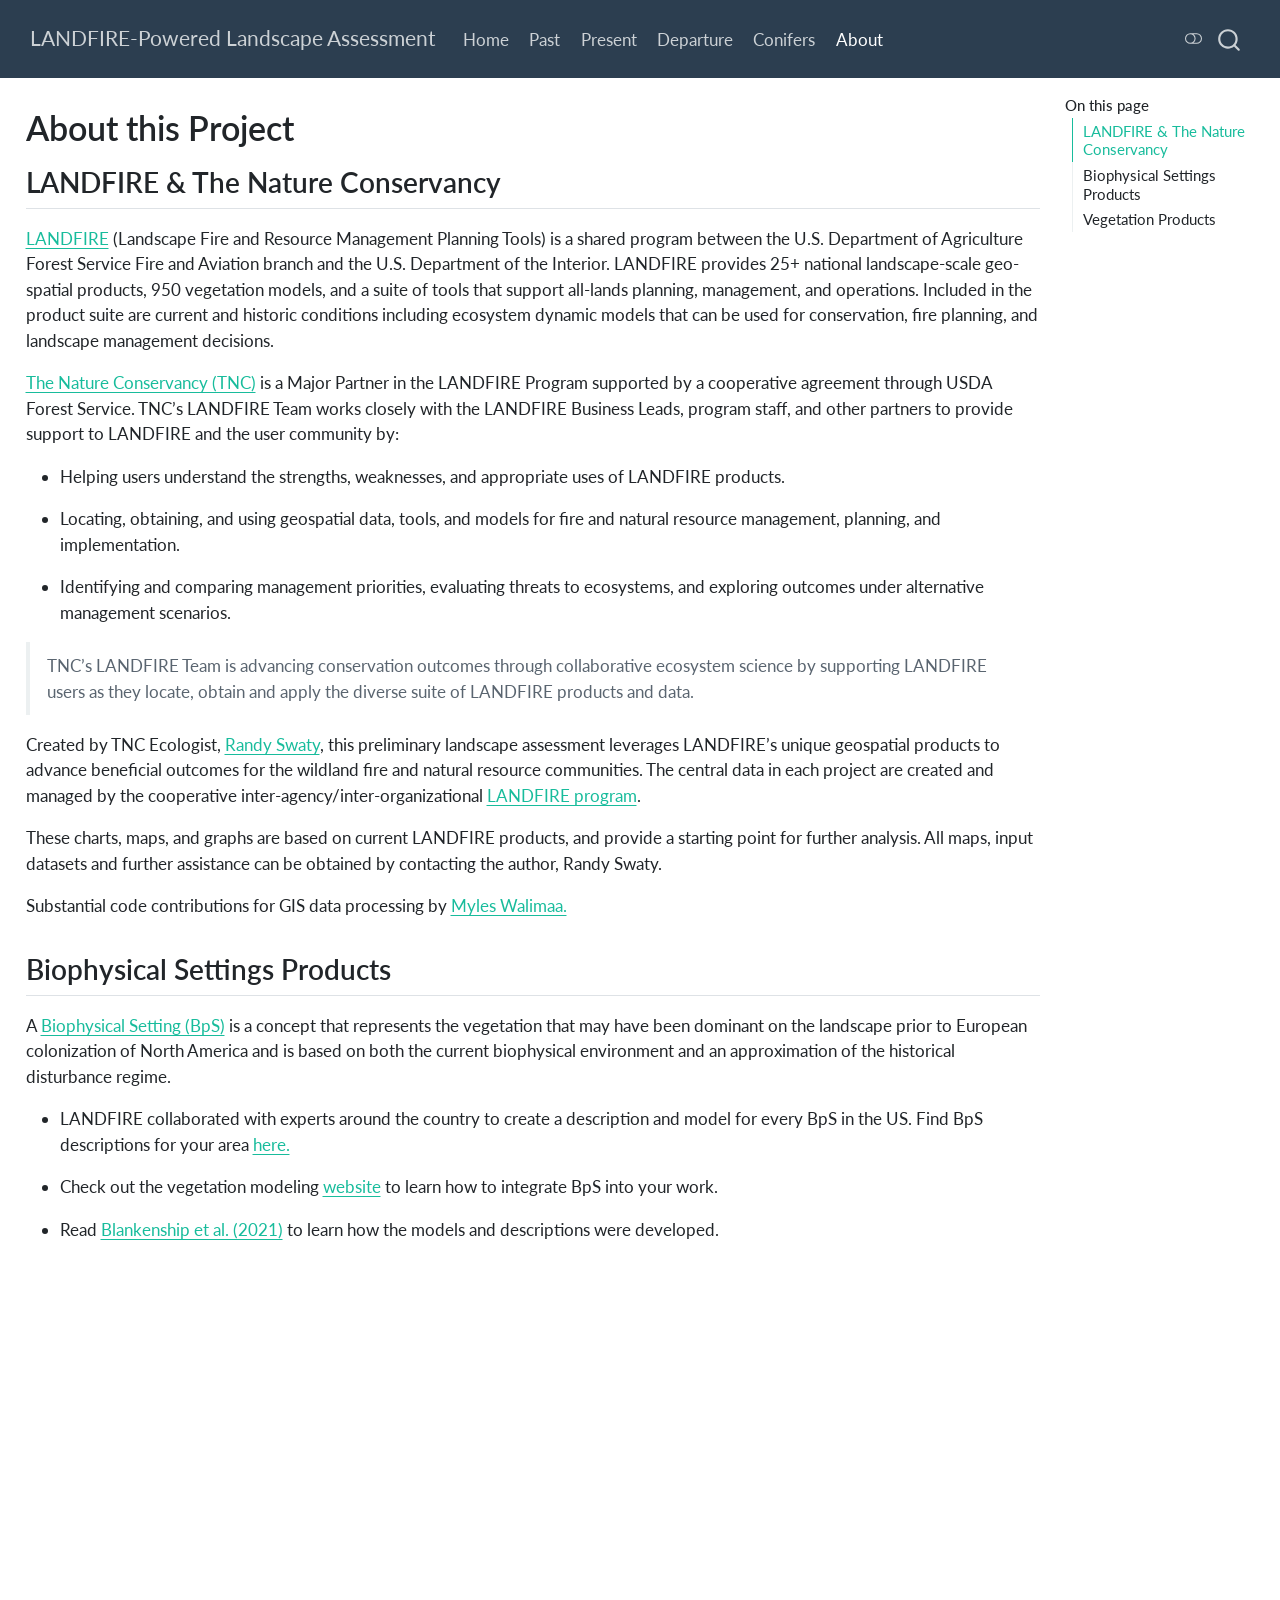
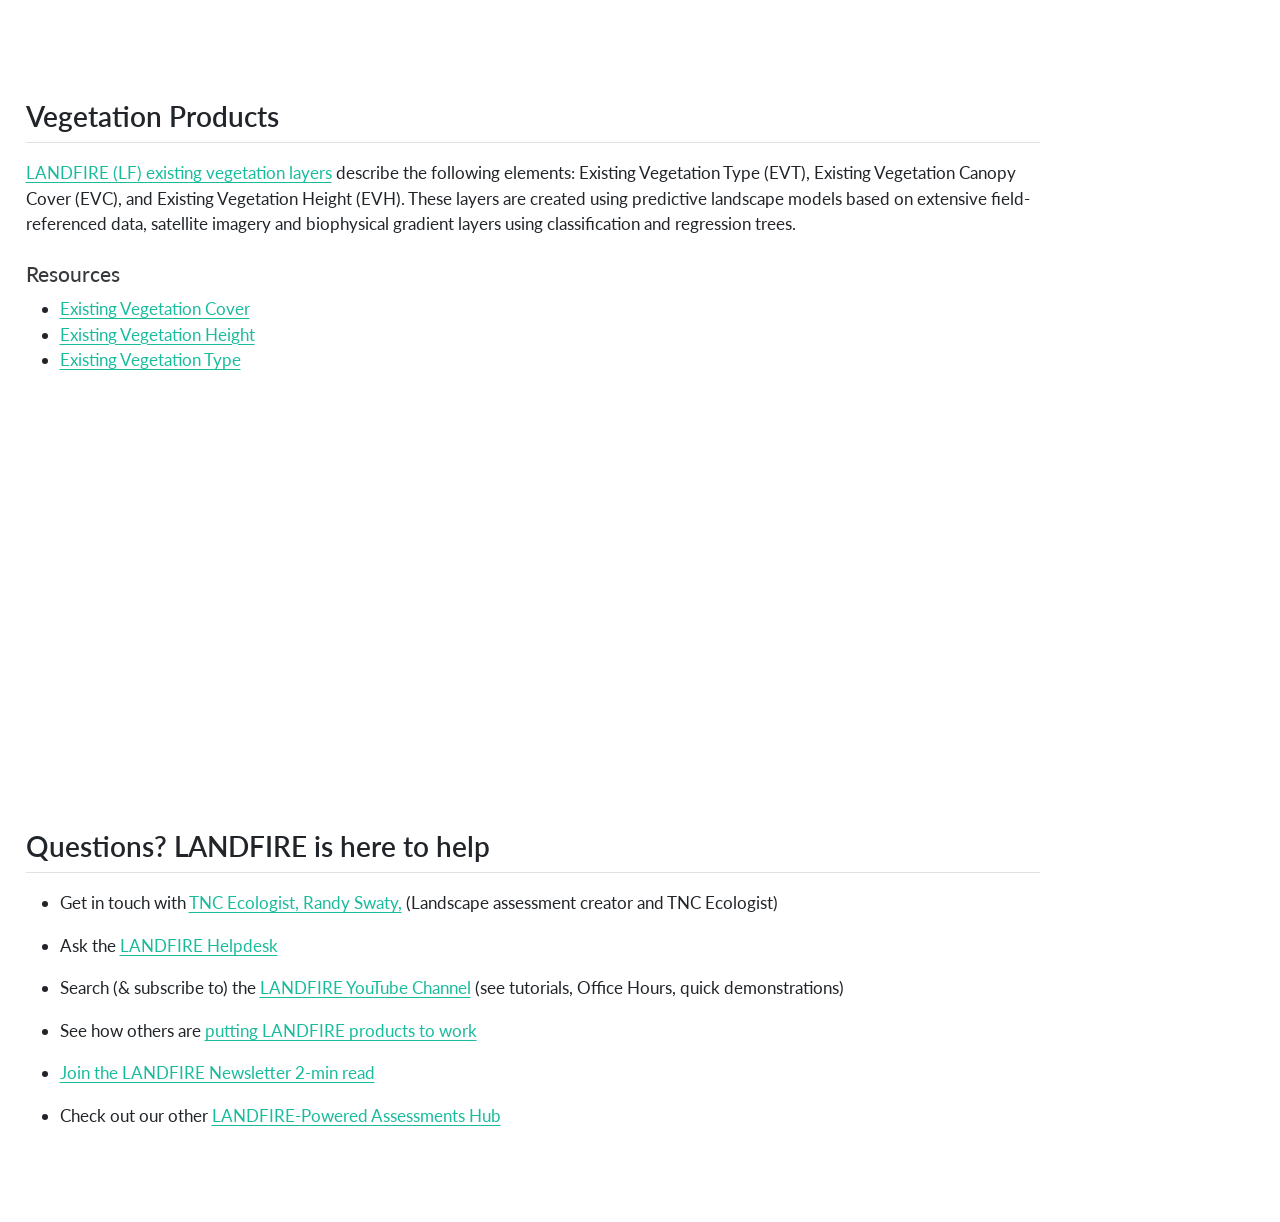
==== commit de4095f8: "Add Conifers page with smoothed conifer BpS polygons and canopy openings - gis_conifer_bps_03.R: rou" ====
--- a/docs/about.html
+++ b/docs/about.html
@@ -2,7 +2,7 @@
 <html xmlns="http://www.w3.org/1999/xhtml" lang="en" xml:lang="en"><head>
 
 <meta charset="utf-8">
-<meta name="generator" content="quarto-1.7.32">
+<meta name="generator" content="quarto-1.6.42">
 
 <meta name="viewport" content="width=device-width, initial-scale=1.0, user-scalable=yes">
 
@@ -30,20 +30,17 @@
 <script src="site_libs/quarto-search/fuse.min.js"></script>
 <script src="site_libs/quarto-search/quarto-search.js"></script>
 <meta name="quarto:offset" content="./">
-<script src="site_libs/quarto-html/quarto.js" type="module"></script>
-<script src="site_libs/quarto-html/tabsets/tabsets.js" type="module"></script>
+<script src="site_libs/quarto-html/quarto.js"></script>
 <script src="site_libs/quarto-html/popper.min.js"></script>
 <script src="site_libs/quarto-html/tippy.umd.min.js"></script>
 <script src="site_libs/quarto-html/anchor.min.js"></script>
 <link href="site_libs/quarto-html/tippy.css" rel="stylesheet">
-<link href="site_libs/quarto-html/quarto-syntax-highlighting-37eea08aefeeee20ff55810ff984fec1.css" rel="stylesheet" class="quarto-color-scheme" id="quarto-text-highlighting-styles">
-<link href="site_libs/quarto-html/quarto-syntax-highlighting-dark-2fef5ea3f8957b3e4ecc936fc74692ca.css" rel="stylesheet" class="quarto-color-scheme quarto-color-alternate" id="quarto-text-highlighting-styles">
-<link href="site_libs/quarto-html/quarto-syntax-highlighting-37eea08aefeeee20ff55810ff984fec1.css" rel="stylesheet" class="quarto-color-scheme-extra" id="quarto-text-highlighting-styles">
+<link href="site_libs/quarto-html/quarto-syntax-highlighting-2f5df379a58b258e96c21c0638c20c03.css" rel="stylesheet" class="quarto-color-scheme" id="quarto-text-highlighting-styles">
+<link href="site_libs/quarto-html/quarto-syntax-highlighting-dark-b53751a350365c71b6c909e95f209ed1.css" rel="prefetch" class="quarto-color-scheme quarto-color-alternate" id="quarto-text-highlighting-styles">
 <script src="site_libs/bootstrap/bootstrap.min.js"></script>
 <link href="site_libs/bootstrap/bootstrap-icons.css" rel="stylesheet">
-<link href="site_libs/bootstrap/bootstrap-c4d2339df113eaf835cd8b28900fe06c.min.css" rel="stylesheet" append-hash="true" class="quarto-color-scheme" id="quarto-bootstrap" data-mode="light">
-<link href="site_libs/bootstrap/bootstrap-dark-bf88725f8139ee0c18767b4ad892db60.min.css" rel="stylesheet" append-hash="true" class="quarto-color-scheme quarto-color-alternate" id="quarto-bootstrap" data-mode="dark">
-<link href="site_libs/bootstrap/bootstrap-c4d2339df113eaf835cd8b28900fe06c.min.css" rel="stylesheet" append-hash="true" class="quarto-color-scheme-extra" id="quarto-bootstrap" data-mode="light">
+<link href="site_libs/bootstrap/bootstrap-a9b64fc52642ab52ff06b24c12edf261.min.css" rel="stylesheet" append-hash="true" class="quarto-color-scheme" id="quarto-bootstrap" data-mode="light">
+<link href="site_libs/bootstrap/bootstrap-dark-d46ef3e7ff9cecba4331be71003c7dac.min.css" rel="prefetch" append-hash="true" class="quarto-color-scheme quarto-color-alternate" id="quarto-bootstrap" data-mode="dark">
 <script id="quarto-search-options" type="application/json">{
   "location": "navbar",
   "copy-button": false,
@@ -77,169 +74,7 @@
 <link rel="stylesheet" href="styles-flatly.css">
 </head>
 
-<body class="nav-fixed quarto-light"><script id="quarto-html-before-body" type="application/javascript">
-    const toggleBodyColorMode = (bsSheetEl) => {
-      const mode = bsSheetEl.getAttribute("data-mode");
-      const bodyEl = window.document.querySelector("body");
-      if (mode === "dark") {
-        bodyEl.classList.add("quarto-dark");
-        bodyEl.classList.remove("quarto-light");
-      } else {
-        bodyEl.classList.add("quarto-light");
-        bodyEl.classList.remove("quarto-dark");
-      }
-    }
-    const toggleBodyColorPrimary = () => {
-      const bsSheetEl = window.document.querySelector("link#quarto-bootstrap:not([rel=disabled-stylesheet])");
-      if (bsSheetEl) {
-        toggleBodyColorMode(bsSheetEl);
-      }
-    }
-    const setColorSchemeToggle = (alternate) => {
-      const toggles = window.document.querySelectorAll('.quarto-color-scheme-toggle');
-      for (let i=0; i < toggles.length; i++) {
-        const toggle = toggles[i];
-        if (toggle) {
-          if (alternate) {
-            toggle.classList.add("alternate");
-          } else {
-            toggle.classList.remove("alternate");
-          }
-        }
-      }
-    };
-    const toggleColorMode = (alternate) => {
-      // Switch the stylesheets
-      const primaryStylesheets = window.document.querySelectorAll('link.quarto-color-scheme:not(.quarto-color-alternate)');
-      const alternateStylesheets = window.document.querySelectorAll('link.quarto-color-scheme.quarto-color-alternate');
-      manageTransitions('#quarto-margin-sidebar .nav-link', false);
-      if (alternate) {
-        // note: dark is layered on light, we don't disable primary!
-        enableStylesheet(alternateStylesheets);
-        for (const sheetNode of alternateStylesheets) {
-          if (sheetNode.id === "quarto-bootstrap") {
-            toggleBodyColorMode(sheetNode);
-          }
-        }
-      } else {
-        disableStylesheet(alternateStylesheets);
-        enableStylesheet(primaryStylesheets)
-        toggleBodyColorPrimary();
-      }
-      manageTransitions('#quarto-margin-sidebar .nav-link', true);
-      // Switch the toggles
-      setColorSchemeToggle(alternate)
-      // Hack to workaround the fact that safari doesn't
-      // properly recolor the scrollbar when toggling (#1455)
-      if (navigator.userAgent.indexOf('Safari') > 0 && navigator.userAgent.indexOf('Chrome') == -1) {
-        manageTransitions("body", false);
-        window.scrollTo(0, 1);
-        setTimeout(() => {
-          window.scrollTo(0, 0);
-          manageTransitions("body", true);
-        }, 40);
-      }
-    }
-    const disableStylesheet = (stylesheets) => {
-      for (let i=0; i < stylesheets.length; i++) {
-        const stylesheet = stylesheets[i];
-        stylesheet.rel = 'disabled-stylesheet';
-      }
-    }
-    const enableStylesheet = (stylesheets) => {
-      for (let i=0; i < stylesheets.length; i++) {
-        const stylesheet = stylesheets[i];
-        if(stylesheet.rel !== 'stylesheet') { // for Chrome, which will still FOUC without this check
-          stylesheet.rel = 'stylesheet';
-        }
-      }
-    }
-    const manageTransitions = (selector, allowTransitions) => {
-      const els = window.document.querySelectorAll(selector);
-      for (let i=0; i < els.length; i++) {
-        const el = els[i];
-        if (allowTransitions) {
-          el.classList.remove('notransition');
-        } else {
-          el.classList.add('notransition');
-        }
-      }
-    }
-    const isFileUrl = () => {
-      return window.location.protocol === 'file:';
-    }
-    const hasAlternateSentinel = () => {
-      let styleSentinel = getColorSchemeSentinel();
-      if (styleSentinel !== null) {
-        return styleSentinel === "alternate";
-      } else {
-        return false;
-      }
-    }
-    const setStyleSentinel = (alternate) => {
-      const value = alternate ? "alternate" : "default";
-      if (!isFileUrl()) {
-        window.localStorage.setItem("quarto-color-scheme", value);
-      } else {
-        localAlternateSentinel = value;
-      }
-    }
-    const getColorSchemeSentinel = () => {
-      if (!isFileUrl()) {
-        const storageValue = window.localStorage.getItem("quarto-color-scheme");
-        return storageValue != null ? storageValue : localAlternateSentinel;
-      } else {
-        return localAlternateSentinel;
-      }
-    }
-    const toggleGiscusIfUsed = (isAlternate, darkModeDefault) => {
-      const baseTheme = document.querySelector('#giscus-base-theme')?.value ?? 'light';
-      const alternateTheme = document.querySelector('#giscus-alt-theme')?.value ?? 'dark';
-      let newTheme = '';
-      if(authorPrefersDark) {
-        newTheme = isAlternate ? baseTheme : alternateTheme;
-      } else {
-        newTheme = isAlternate ? alternateTheme : baseTheme;
-      }
-      const changeGiscusTheme = () => {
-        // From: https://github.com/giscus/giscus/issues/336
-        const sendMessage = (message) => {
-          const iframe = document.querySelector('iframe.giscus-frame');
-          if (!iframe) return;
-          iframe.contentWindow.postMessage({ giscus: message }, 'https://giscus.app');
-        }
-        sendMessage({
-          setConfig: {
-            theme: newTheme
-          }
-        });
-      }
-      const isGiscussLoaded = window.document.querySelector('iframe.giscus-frame') !== null;
-      if (isGiscussLoaded) {
-        changeGiscusTheme();
-      }
-    };
-    const authorPrefersDark = false;
-    const darkModeDefault = authorPrefersDark;
-      document.querySelector('link#quarto-text-highlighting-styles.quarto-color-scheme-extra').rel = 'disabled-stylesheet';
-      document.querySelector('link#quarto-bootstrap.quarto-color-scheme-extra').rel = 'disabled-stylesheet';
-    let localAlternateSentinel = darkModeDefault ? 'alternate' : 'default';
-    // Dark / light mode switch
-    window.quartoToggleColorScheme = () => {
-      // Read the current dark / light value
-      let toAlternate = !hasAlternateSentinel();
-      toggleColorMode(toAlternate);
-      setStyleSentinel(toAlternate);
-      toggleGiscusIfUsed(toAlternate, darkModeDefault);
-      window.dispatchEvent(new Event('resize'));
-    };
-    // Switch to dark mode if need be
-    if (hasAlternateSentinel()) {
-      toggleColorMode(true);
-    } else {
-      toggleColorMode(false);
-    }
-  </script>
+<body class="nav-fixed">
 
 <div id="quarto-search-results"></div>
   <header id="quarto-header" class="headroom fixed-top">
@@ -273,6 +108,10 @@
 <span class="menu-text">Departure</span></a>
   </li>  
   <li class="nav-item">
+    <a class="nav-link" href="./conifer.html"> 
+<span class="menu-text">Conifers</span></a>
+  </li>  
+  <li class="nav-item">
     <a class="nav-link active" href="./about.html" aria-current="page"> 
 <span class="menu-text">About</span></a>
   </li>  
@@ -301,7 +140,6 @@
     </div>
 <!-- main -->
 <main class="content column-page-left" id="quarto-document-content">
-
 
 <header id="title-block-header" class="quarto-title-block default">
 <div class="quarto-title">
@@ -383,255 +221,380 @@
 
 </main> <!-- /main -->
 <script id="quarto-html-after-body" type="application/javascript">
-  window.document.addEventListener("DOMContentLoaded", function (event) {
-    // Ensure there is a toggle, if there isn't float one in the top right
-    if (window.document.querySelector('.quarto-color-scheme-toggle') === null) {
-      const a = window.document.createElement('a');
-      a.classList.add('top-right');
-      a.classList.add('quarto-color-scheme-toggle');
-      a.href = "";
-      a.onclick = function() { try { window.quartoToggleColorScheme(); } catch {} return false; };
-      const i = window.document.createElement("i");
-      i.classList.add('bi');
-      a.appendChild(i);
-      window.document.body.appendChild(a);
-    }
-    setColorSchemeToggle(hasAlternateSentinel())
-    const icon = "";
-    const anchorJS = new window.AnchorJS();
-    anchorJS.options = {
-      placement: 'right',
-      icon: icon
+window.document.addEventListener("DOMContentLoaded", function (event) {
+  const toggleBodyColorMode = (bsSheetEl) => {
+    const mode = bsSheetEl.getAttribute("data-mode");
+    const bodyEl = window.document.querySelector("body");
+    if (mode === "dark") {
+      bodyEl.classList.add("quarto-dark");
+      bodyEl.classList.remove("quarto-light");
+    } else {
+      bodyEl.classList.add("quarto-light");
+      bodyEl.classList.remove("quarto-dark");
+    }
+  }
+  const toggleBodyColorPrimary = () => {
+    const bsSheetEl = window.document.querySelector("link#quarto-bootstrap");
+    if (bsSheetEl) {
+      toggleBodyColorMode(bsSheetEl);
+    }
+  }
+  toggleBodyColorPrimary();  
+  const disableStylesheet = (stylesheets) => {
+    for (let i=0; i < stylesheets.length; i++) {
+      const stylesheet = stylesheets[i];
+      stylesheet.rel = 'prefetch';
+    }
+  }
+  const enableStylesheet = (stylesheets) => {
+    for (let i=0; i < stylesheets.length; i++) {
+      const stylesheet = stylesheets[i];
+      stylesheet.rel = 'stylesheet';
+    }
+  }
+  const manageTransitions = (selector, allowTransitions) => {
+    const els = window.document.querySelectorAll(selector);
+    for (let i=0; i < els.length; i++) {
+      const el = els[i];
+      if (allowTransitions) {
+        el.classList.remove('notransition');
+      } else {
+        el.classList.add('notransition');
+      }
+    }
+  }
+  const toggleGiscusIfUsed = (isAlternate, darkModeDefault) => {
+    const baseTheme = document.querySelector('#giscus-base-theme')?.value ?? 'light';
+    const alternateTheme = document.querySelector('#giscus-alt-theme')?.value ?? 'dark';
+    let newTheme = '';
+    if(darkModeDefault) {
+      newTheme = isAlternate ? baseTheme : alternateTheme;
+    } else {
+      newTheme = isAlternate ? alternateTheme : baseTheme;
+    }
+    const changeGiscusTheme = () => {
+      // From: https://github.com/giscus/giscus/issues/336
+      const sendMessage = (message) => {
+        const iframe = document.querySelector('iframe.giscus-frame');
+        if (!iframe) return;
+        iframe.contentWindow.postMessage({ giscus: message }, 'https://giscus.app');
+      }
+      sendMessage({
+        setConfig: {
+          theme: newTheme
+        }
+      });
+    }
+    const isGiscussLoaded = window.document.querySelector('iframe.giscus-frame') !== null;
+    if (isGiscussLoaded) {
+      changeGiscusTheme();
+    }
+  }
+  const toggleColorMode = (alternate) => {
+    // Switch the stylesheets
+    const alternateStylesheets = window.document.querySelectorAll('link.quarto-color-scheme.quarto-color-alternate');
+    manageTransitions('#quarto-margin-sidebar .nav-link', false);
+    if (alternate) {
+      enableStylesheet(alternateStylesheets);
+      for (const sheetNode of alternateStylesheets) {
+        if (sheetNode.id === "quarto-bootstrap") {
+          toggleBodyColorMode(sheetNode);
+        }
+      }
+    } else {
+      disableStylesheet(alternateStylesheets);
+      toggleBodyColorPrimary();
+    }
+    manageTransitions('#quarto-margin-sidebar .nav-link', true);
+    // Switch the toggles
+    const toggles = window.document.querySelectorAll('.quarto-color-scheme-toggle');
+    for (let i=0; i < toggles.length; i++) {
+      const toggle = toggles[i];
+      if (toggle) {
+        if (alternate) {
+          toggle.classList.add("alternate");     
+        } else {
+          toggle.classList.remove("alternate");
+        }
+      }
+    }
+    // Hack to workaround the fact that safari doesn't
+    // properly recolor the scrollbar when toggling (#1455)
+    if (navigator.userAgent.indexOf('Safari') > 0 && navigator.userAgent.indexOf('Chrome') == -1) {
+      manageTransitions("body", false);
+      window.scrollTo(0, 1);
+      setTimeout(() => {
+        window.scrollTo(0, 0);
+        manageTransitions("body", true);
+      }, 40);  
+    }
+  }
+  const isFileUrl = () => { 
+    return window.location.protocol === 'file:';
+  }
+  const hasAlternateSentinel = () => {  
+    let styleSentinel = getColorSchemeSentinel();
+    if (styleSentinel !== null) {
+      return styleSentinel === "alternate";
+    } else {
+      return false;
+    }
+  }
+  const setStyleSentinel = (alternate) => {
+    const value = alternate ? "alternate" : "default";
+    if (!isFileUrl()) {
+      window.localStorage.setItem("quarto-color-scheme", value);
+    } else {
+      localAlternateSentinel = value;
+    }
+  }
+  const getColorSchemeSentinel = () => {
+    if (!isFileUrl()) {
+      const storageValue = window.localStorage.getItem("quarto-color-scheme");
+      return storageValue != null ? storageValue : localAlternateSentinel;
+    } else {
+      return localAlternateSentinel;
+    }
+  }
+  const darkModeDefault = false;
+  let localAlternateSentinel = darkModeDefault ? 'alternate' : 'default';
+  // Dark / light mode switch
+  window.quartoToggleColorScheme = () => {
+    // Read the current dark / light value 
+    let toAlternate = !hasAlternateSentinel();
+    toggleColorMode(toAlternate);
+    setStyleSentinel(toAlternate);
+    toggleGiscusIfUsed(toAlternate, darkModeDefault);
+  };
+  // Ensure there is a toggle, if there isn't float one in the top right
+  if (window.document.querySelector('.quarto-color-scheme-toggle') === null) {
+    const a = window.document.createElement('a');
+    a.classList.add('top-right');
+    a.classList.add('quarto-color-scheme-toggle');
+    a.href = "";
+    a.onclick = function() { try { window.quartoToggleColorScheme(); } catch {} return false; };
+    const i = window.document.createElement("i");
+    i.classList.add('bi');
+    a.appendChild(i);
+    window.document.body.appendChild(a);
+  }
+  // Switch to dark mode if need be
+  if (hasAlternateSentinel()) {
+    toggleColorMode(true);
+  } else {
+    toggleColorMode(false);
+  }
+  const icon = "";
+  const anchorJS = new window.AnchorJS();
+  anchorJS.options = {
+    placement: 'right',
+    icon: icon
+  };
+  anchorJS.add('.anchored');
+  const isCodeAnnotation = (el) => {
+    for (const clz of el.classList) {
+      if (clz.startsWith('code-annotation-')) {                     
+        return true;
+      }
+    }
+    return false;
+  }
+  const onCopySuccess = function(e) {
+    // button target
+    const button = e.trigger;
+    // don't keep focus
+    button.blur();
+    // flash "checked"
+    button.classList.add('code-copy-button-checked');
+    var currentTitle = button.getAttribute("title");
+    button.setAttribute("title", "Copied!");
+    let tooltip;
+    if (window.bootstrap) {
+      button.setAttribute("data-bs-toggle", "tooltip");
+      button.setAttribute("data-bs-placement", "left");
+      button.setAttribute("data-bs-title", "Copied!");
+      tooltip = new bootstrap.Tooltip(button, 
+        { trigger: "manual", 
+          customClass: "code-copy-button-tooltip",
+          offset: [0, -8]});
+      tooltip.show();    
+    }
+    setTimeout(function() {
+      if (tooltip) {
+        tooltip.hide();
+        button.removeAttribute("data-bs-title");
+        button.removeAttribute("data-bs-toggle");
+        button.removeAttribute("data-bs-placement");
+      }
+      button.setAttribute("title", currentTitle);
+      button.classList.remove('code-copy-button-checked');
+    }, 1000);
+    // clear code selection
+    e.clearSelection();
+  }
+  const getTextToCopy = function(trigger) {
+      const codeEl = trigger.previousElementSibling.cloneNode(true);
+      for (const childEl of codeEl.children) {
+        if (isCodeAnnotation(childEl)) {
+          childEl.remove();
+        }
+      }
+      return codeEl.innerText;
+  }
+  const clipboard = new window.ClipboardJS('.code-copy-button:not([data-in-quarto-modal])', {
+    text: getTextToCopy
+  });
+  clipboard.on('success', onCopySuccess);
+  if (window.document.getElementById('quarto-embedded-source-code-modal')) {
+    const clipboardModal = new window.ClipboardJS('.code-copy-button[data-in-quarto-modal]', {
+      text: getTextToCopy,
+      container: window.document.getElementById('quarto-embedded-source-code-modal')
+    });
+    clipboardModal.on('success', onCopySuccess);
+  }
+    var localhostRegex = new RegExp(/^(?:http|https):\/\/localhost\:?[0-9]*\//);
+    var mailtoRegex = new RegExp(/^mailto:/);
+      var filterRegex = new RegExp('/' + window.location.host + '/');
+    var isInternal = (href) => {
+        return filterRegex.test(href) || localhostRegex.test(href) || mailtoRegex.test(href);
+    }
+    // Inspect non-navigation links and adorn them if external
+ 	var links = window.document.querySelectorAll('a[href]:not(.nav-link):not(.navbar-brand):not(.toc-action):not(.sidebar-link):not(.sidebar-item-toggle):not(.pagination-link):not(.no-external):not([aria-hidden]):not(.dropdown-item):not(.quarto-navigation-tool):not(.about-link)');
+    for (var i=0; i<links.length; i++) {
+      const link = links[i];
+      if (!isInternal(link.href)) {
+        // undo the damage that might have been done by quarto-nav.js in the case of
+        // links that we want to consider external
+        if (link.dataset.originalHref !== undefined) {
+          link.href = link.dataset.originalHref;
+        }
+      }
+    }
+  function tippyHover(el, contentFn, onTriggerFn, onUntriggerFn) {
+    const config = {
+      allowHTML: true,
+      maxWidth: 500,
+      delay: 100,
+      arrow: false,
+      appendTo: function(el) {
+          return el.parentElement;
+      },
+      interactive: true,
+      interactiveBorder: 10,
+      theme: 'quarto',
+      placement: 'bottom-start',
     };
-    anchorJS.add('.anchored');
-    const isCodeAnnotation = (el) => {
-      for (const clz of el.classList) {
-        if (clz.startsWith('code-annotation-')) {                     
-          return true;
-        }
-      }
-      return false;
-    }
-    const onCopySuccess = function(e) {
-      // button target
-      const button = e.trigger;
-      // don't keep focus
-      button.blur();
-      // flash "checked"
-      button.classList.add('code-copy-button-checked');
-      var currentTitle = button.getAttribute("title");
-      button.setAttribute("title", "Copied!");
-      let tooltip;
-      if (window.bootstrap) {
-        button.setAttribute("data-bs-toggle", "tooltip");
-        button.setAttribute("data-bs-placement", "left");
-        button.setAttribute("data-bs-title", "Copied!");
-        tooltip = new bootstrap.Tooltip(button, 
-          { trigger: "manual", 
-            customClass: "code-copy-button-tooltip",
-            offset: [0, -8]});
-        tooltip.show();    
-      }
-      setTimeout(function() {
-        if (tooltip) {
-          tooltip.hide();
-          button.removeAttribute("data-bs-title");
-          button.removeAttribute("data-bs-toggle");
-          button.removeAttribute("data-bs-placement");
-        }
-        button.setAttribute("title", currentTitle);
-        button.classList.remove('code-copy-button-checked');
-      }, 1000);
-      // clear code selection
-      e.clearSelection();
-    }
-    const getTextToCopy = function(trigger) {
-        const codeEl = trigger.previousElementSibling.cloneNode(true);
-        for (const childEl of codeEl.children) {
-          if (isCodeAnnotation(childEl)) {
-            childEl.remove();
+    if (contentFn) {
+      config.content = contentFn;
+    }
+    if (onTriggerFn) {
+      config.onTrigger = onTriggerFn;
+    }
+    if (onUntriggerFn) {
+      config.onUntrigger = onUntriggerFn;
+    }
+    window.tippy(el, config); 
+  }
+  const noterefs = window.document.querySelectorAll('a[role="doc-noteref"]');
+  for (var i=0; i<noterefs.length; i++) {
+    const ref = noterefs[i];
+    tippyHover(ref, function() {
+      // use id or data attribute instead here
+      let href = ref.getAttribute('data-footnote-href') || ref.getAttribute('href');
+      try { href = new URL(href).hash; } catch {}
+      const id = href.replace(/^#\/?/, "");
+      const note = window.document.getElementById(id);
+      if (note) {
+        return note.innerHTML;
+      } else {
+        return "";
+      }
+    });
+  }
+  const xrefs = window.document.querySelectorAll('a.quarto-xref');
+  const processXRef = (id, note) => {
+    // Strip column container classes
+    const stripColumnClz = (el) => {
+      el.classList.remove("page-full", "page-columns");
+      if (el.children) {
+        for (const child of el.children) {
+          stripColumnClz(child);
+        }
+      }
+    }
+    stripColumnClz(note)
+    if (id === null || id.startsWith('sec-')) {
+      // Special case sections, only their first couple elements
+      const container = document.createElement("div");
+      if (note.children && note.children.length > 2) {
+        container.appendChild(note.children[0].cloneNode(true));
+        for (let i = 1; i < note.children.length; i++) {
+          const child = note.children[i];
+          if (child.tagName === "P" && child.innerText === "") {
+            continue;
+          } else {
+            container.appendChild(child.cloneNode(true));
+            break;
           }
         }
-        return codeEl.innerText;
-    }
-    const clipboard = new window.ClipboardJS('.code-copy-button:not([data-in-quarto-modal])', {
-      text: getTextToCopy
-    });
-    clipboard.on('success', onCopySuccess);
-    if (window.document.getElementById('quarto-embedded-source-code-modal')) {
-      const clipboardModal = new window.ClipboardJS('.code-copy-button[data-in-quarto-modal]', {
-        text: getTextToCopy,
-        container: window.document.getElementById('quarto-embedded-source-code-modal')
-      });
-      clipboardModal.on('success', onCopySuccess);
-    }
-      var localhostRegex = new RegExp(/^(?:http|https):\/\/localhost\:?[0-9]*\//);
-      var mailtoRegex = new RegExp(/^mailto:/);
-        var filterRegex = new RegExp('/' + window.location.host + '/');
-      var isInternal = (href) => {
-          return filterRegex.test(href) || localhostRegex.test(href) || mailtoRegex.test(href);
-      }
-      // Inspect non-navigation links and adorn them if external
-     var links = window.document.querySelectorAll('a[href]:not(.nav-link):not(.navbar-brand):not(.toc-action):not(.sidebar-link):not(.sidebar-item-toggle):not(.pagination-link):not(.no-external):not([aria-hidden]):not(.dropdown-item):not(.quarto-navigation-tool):not(.about-link)');
-      for (var i=0; i<links.length; i++) {
-        const link = links[i];
-        if (!isInternal(link.href)) {
-          // undo the damage that might have been done by quarto-nav.js in the case of
-          // links that we want to consider external
-          if (link.dataset.originalHref !== undefined) {
-            link.href = link.dataset.originalHref;
-          }
-        }
-      }
-    function tippyHover(el, contentFn, onTriggerFn, onUntriggerFn) {
-      const config = {
-        allowHTML: true,
-        maxWidth: 500,
-        delay: 100,
-        arrow: false,
-        appendTo: function(el) {
-            return el.parentElement;
-        },
-        interactive: true,
-        interactiveBorder: 10,
-        theme: 'quarto',
-        placement: 'bottom-start',
-      };
-      if (contentFn) {
-        config.content = contentFn;
-      }
-      if (onTriggerFn) {
-        config.onTrigger = onTriggerFn;
-      }
-      if (onUntriggerFn) {
-        config.onUntrigger = onUntriggerFn;
-      }
-      window.tippy(el, config); 
-    }
-    const noterefs = window.document.querySelectorAll('a[role="doc-noteref"]');
-    for (var i=0; i<noterefs.length; i++) {
-      const ref = noterefs[i];
-      tippyHover(ref, function() {
-        // use id or data attribute instead here
-        let href = ref.getAttribute('data-footnote-href') || ref.getAttribute('href');
-        try { href = new URL(href).hash; } catch {}
-        const id = href.replace(/^#\/?/, "");
-        const note = window.document.getElementById(id);
-        if (note) {
-          return note.innerHTML;
-        } else {
-          return "";
-        }
-      });
-    }
-    const xrefs = window.document.querySelectorAll('a.quarto-xref');
-    const processXRef = (id, note) => {
-      // Strip column container classes
-      const stripColumnClz = (el) => {
-        el.classList.remove("page-full", "page-columns");
-        if (el.children) {
-          for (const child of el.children) {
-            stripColumnClz(child);
-          }
-        }
-      }
-      stripColumnClz(note)
-      if (id === null || id.startsWith('sec-')) {
-        // Special case sections, only their first couple elements
-        const container = document.createElement("div");
-        if (note.children && note.children.length > 2) {
-          container.appendChild(note.children[0].cloneNode(true));
-          for (let i = 1; i < note.children.length; i++) {
-            const child = note.children[i];
-            if (child.tagName === "P" && child.innerText === "") {
-              continue;
-            } else {
-              container.appendChild(child.cloneNode(true));
-              break;
-            }
-          }
-          if (window.Quarto?.typesetMath) {
-            window.Quarto.typesetMath(container);
-          }
-          return container.innerHTML
-        } else {
-          if (window.Quarto?.typesetMath) {
-            window.Quarto.typesetMath(note);
-          }
-          return note.innerHTML;
-        }
+        if (window.Quarto?.typesetMath) {
+          window.Quarto.typesetMath(container);
+        }
+        return container.innerHTML
       } else {
-        // Remove any anchor links if they are present
-        const anchorLink = note.querySelector('a.anchorjs-link');
-        if (anchorLink) {
-          anchorLink.remove();
-        }
         if (window.Quarto?.typesetMath) {
           window.Quarto.typesetMath(note);
         }
-        if (note.classList.contains("callout")) {
-          return note.outerHTML;
-        } else {
-          return note.innerHTML;
-        }
-      }
-    }
-    for (var i=0; i<xrefs.length; i++) {
-      const xref = xrefs[i];
-      tippyHover(xref, undefined, function(instance) {
-        instance.disable();
-        let url = xref.getAttribute('href');
-        let hash = undefined; 
-        if (url.startsWith('#')) {
-          hash = url;
-        } else {
-          try { hash = new URL(url).hash; } catch {}
-        }
-        if (hash) {
-          const id = hash.replace(/^#\/?/, "");
-          const note = window.document.getElementById(id);
-          if (note !== null) {
-            try {
-              const html = processXRef(id, note.cloneNode(true));
-              instance.setContent(html);
-            } finally {
-              instance.enable();
-              instance.show();
-            }
-          } else {
-            // See if we can fetch this
-            fetch(url.split('#')[0])
-            .then(res => res.text())
-            .then(html => {
-              const parser = new DOMParser();
-              const htmlDoc = parser.parseFromString(html, "text/html");
-              const note = htmlDoc.getElementById(id);
-              if (note !== null) {
-                const html = processXRef(id, note);
-                instance.setContent(html);
-              } 
-            }).finally(() => {
-              instance.enable();
-              instance.show();
-            });
+        return note.innerHTML;
+      }
+    } else {
+      // Remove any anchor links if they are present
+      const anchorLink = note.querySelector('a.anchorjs-link');
+      if (anchorLink) {
+        anchorLink.remove();
+      }
+      if (window.Quarto?.typesetMath) {
+        window.Quarto.typesetMath(note);
+      }
+      if (note.classList.contains("callout")) {
+        return note.outerHTML;
+      } else {
+        return note.innerHTML;
+      }
+    }
+  }
+  for (var i=0; i<xrefs.length; i++) {
+    const xref = xrefs[i];
+    tippyHover(xref, undefined, function(instance) {
+      instance.disable();
+      let url = xref.getAttribute('href');
+      let hash = undefined; 
+      if (url.startsWith('#')) {
+        hash = url;
+      } else {
+        try { hash = new URL(url).hash; } catch {}
+      }
+      if (hash) {
+        const id = hash.replace(/^#\/?/, "");
+        const note = window.document.getElementById(id);
+        if (note !== null) {
+          try {
+            const html = processXRef(id, note.cloneNode(true));
+            instance.setContent(html);
+          } finally {
+            instance.enable();
+            instance.show();
           }
         } else {
-          // See if we can fetch a full url (with no hash to target)
-          // This is a special case and we should probably do some content thinning / targeting
-          fetch(url)
+          // See if we can fetch this
+          fetch(url.split('#')[0])
           .then(res => res.text())
           .then(html => {
             const parser = new DOMParser();
             const htmlDoc = parser.parseFromString(html, "text/html");
-            const note = htmlDoc.querySelector('main.content');
+            const note = htmlDoc.getElementById(id);
             if (note !== null) {
-              // This should only happen for chapter cross references
-              // (since there is no id in the URL)
-              // remove the first header
-              if (note.children.length > 0 && note.children[0].tagName === "HEADER") {
-                note.children[0].remove();
-              }
-              const html = processXRef(null, note);
+              const html = processXRef(id, note);
               instance.setContent(html);
             } 
           }).finally(() => {
@@ -639,161 +602,185 @@
             instance.show();
           });
         }
-      }, function(instance) {
+      } else {
+        // See if we can fetch a full url (with no hash to target)
+        // This is a special case and we should probably do some content thinning / targeting
+        fetch(url)
+        .then(res => res.text())
+        .then(html => {
+          const parser = new DOMParser();
+          const htmlDoc = parser.parseFromString(html, "text/html");
+          const note = htmlDoc.querySelector('main.content');
+          if (note !== null) {
+            // This should only happen for chapter cross references
+            // (since there is no id in the URL)
+            // remove the first header
+            if (note.children.length > 0 && note.children[0].tagName === "HEADER") {
+              note.children[0].remove();
+            }
+            const html = processXRef(null, note);
+            instance.setContent(html);
+          } 
+        }).finally(() => {
+          instance.enable();
+          instance.show();
+        });
+      }
+    }, function(instance) {
+    });
+  }
+      let selectedAnnoteEl;
+      const selectorForAnnotation = ( cell, annotation) => {
+        let cellAttr = 'data-code-cell="' + cell + '"';
+        let lineAttr = 'data-code-annotation="' +  annotation + '"';
+        const selector = 'span[' + cellAttr + '][' + lineAttr + ']';
+        return selector;
+      }
+      const selectCodeLines = (annoteEl) => {
+        const doc = window.document;
+        const targetCell = annoteEl.getAttribute("data-target-cell");
+        const targetAnnotation = annoteEl.getAttribute("data-target-annotation");
+        const annoteSpan = window.document.querySelector(selectorForAnnotation(targetCell, targetAnnotation));
+        const lines = annoteSpan.getAttribute("data-code-lines").split(",");
+        const lineIds = lines.map((line) => {
+          return targetCell + "-" + line;
+        })
+        let top = null;
+        let height = null;
+        let parent = null;
+        if (lineIds.length > 0) {
+            //compute the position of the single el (top and bottom and make a div)
+            const el = window.document.getElementById(lineIds[0]);
+            top = el.offsetTop;
+            height = el.offsetHeight;
+            parent = el.parentElement.parentElement;
+          if (lineIds.length > 1) {
+            const lastEl = window.document.getElementById(lineIds[lineIds.length - 1]);
+            const bottom = lastEl.offsetTop + lastEl.offsetHeight;
+            height = bottom - top;
+          }
+          if (top !== null && height !== null && parent !== null) {
+            // cook up a div (if necessary) and position it 
+            let div = window.document.getElementById("code-annotation-line-highlight");
+            if (div === null) {
+              div = window.document.createElement("div");
+              div.setAttribute("id", "code-annotation-line-highlight");
+              div.style.position = 'absolute';
+              parent.appendChild(div);
+            }
+            div.style.top = top - 2 + "px";
+            div.style.height = height + 4 + "px";
+            div.style.left = 0;
+            let gutterDiv = window.document.getElementById("code-annotation-line-highlight-gutter");
+            if (gutterDiv === null) {
+              gutterDiv = window.document.createElement("div");
+              gutterDiv.setAttribute("id", "code-annotation-line-highlight-gutter");
+              gutterDiv.style.position = 'absolute';
+              const codeCell = window.document.getElementById(targetCell);
+              const gutter = codeCell.querySelector('.code-annotation-gutter');
+              gutter.appendChild(gutterDiv);
+            }
+            gutterDiv.style.top = top - 2 + "px";
+            gutterDiv.style.height = height + 4 + "px";
+          }
+          selectedAnnoteEl = annoteEl;
+        }
+      };
+      const unselectCodeLines = () => {
+        const elementsIds = ["code-annotation-line-highlight", "code-annotation-line-highlight-gutter"];
+        elementsIds.forEach((elId) => {
+          const div = window.document.getElementById(elId);
+          if (div) {
+            div.remove();
+          }
+        });
+        selectedAnnoteEl = undefined;
+      };
+        // Handle positioning of the toggle
+    window.addEventListener(
+      "resize",
+      throttle(() => {
+        elRect = undefined;
+        if (selectedAnnoteEl) {
+          selectCodeLines(selectedAnnoteEl);
+        }
+      }, 10)
+    );
+    function throttle(fn, ms) {
+    let throttle = false;
+    let timer;
+      return (...args) => {
+        if(!throttle) { // first call gets through
+            fn.apply(this, args);
+            throttle = true;
+        } else { // all the others get throttled
+            if(timer) clearTimeout(timer); // cancel #2
+            timer = setTimeout(() => {
+              fn.apply(this, args);
+              timer = throttle = false;
+            }, ms);
+        }
+      };
+    }
+      // Attach click handler to the DT
+      const annoteDls = window.document.querySelectorAll('dt[data-target-cell]');
+      for (const annoteDlNode of annoteDls) {
+        annoteDlNode.addEventListener('click', (event) => {
+          const clickedEl = event.target;
+          if (clickedEl !== selectedAnnoteEl) {
+            unselectCodeLines();
+            const activeEl = window.document.querySelector('dt[data-target-cell].code-annotation-active');
+            if (activeEl) {
+              activeEl.classList.remove('code-annotation-active');
+            }
+            selectCodeLines(clickedEl);
+            clickedEl.classList.add('code-annotation-active');
+          } else {
+            // Unselect the line
+            unselectCodeLines();
+            clickedEl.classList.remove('code-annotation-active');
+          }
+        });
+      }
+  const findCites = (el) => {
+    const parentEl = el.parentElement;
+    if (parentEl) {
+      const cites = parentEl.dataset.cites;
+      if (cites) {
+        return {
+          el,
+          cites: cites.split(' ')
+        };
+      } else {
+        return findCites(el.parentElement)
+      }
+    } else {
+      return undefined;
+    }
+  };
+  var bibliorefs = window.document.querySelectorAll('a[role="doc-biblioref"]');
+  for (var i=0; i<bibliorefs.length; i++) {
+    const ref = bibliorefs[i];
+    const citeInfo = findCites(ref);
+    if (citeInfo) {
+      tippyHover(citeInfo.el, function() {
+        var popup = window.document.createElement('div');
+        citeInfo.cites.forEach(function(cite) {
+          var citeDiv = window.document.createElement('div');
+          citeDiv.classList.add('hanging-indent');
+          citeDiv.classList.add('csl-entry');
+          var biblioDiv = window.document.getElementById('ref-' + cite);
+          if (biblioDiv) {
+            citeDiv.innerHTML = biblioDiv.innerHTML;
+          }
+          popup.appendChild(citeDiv);
+        });
+        return popup.innerHTML;
       });
     }
-        let selectedAnnoteEl;
-        const selectorForAnnotation = ( cell, annotation) => {
-          let cellAttr = 'data-code-cell="' + cell + '"';
-          let lineAttr = 'data-code-annotation="' +  annotation + '"';
-          const selector = 'span[' + cellAttr + '][' + lineAttr + ']';
-          return selector;
-        }
-        const selectCodeLines = (annoteEl) => {
-          const doc = window.document;
-          const targetCell = annoteEl.getAttribute("data-target-cell");
-          const targetAnnotation = annoteEl.getAttribute("data-target-annotation");
-          const annoteSpan = window.document.querySelector(selectorForAnnotation(targetCell, targetAnnotation));
-          const lines = annoteSpan.getAttribute("data-code-lines").split(",");
-          const lineIds = lines.map((line) => {
-            return targetCell + "-" + line;
-          })
-          let top = null;
-          let height = null;
-          let parent = null;
-          if (lineIds.length > 0) {
-              //compute the position of the single el (top and bottom and make a div)
-              const el = window.document.getElementById(lineIds[0]);
-              top = el.offsetTop;
-              height = el.offsetHeight;
-              parent = el.parentElement.parentElement;
-            if (lineIds.length > 1) {
-              const lastEl = window.document.getElementById(lineIds[lineIds.length - 1]);
-              const bottom = lastEl.offsetTop + lastEl.offsetHeight;
-              height = bottom - top;
-            }
-            if (top !== null && height !== null && parent !== null) {
-              // cook up a div (if necessary) and position it 
-              let div = window.document.getElementById("code-annotation-line-highlight");
-              if (div === null) {
-                div = window.document.createElement("div");
-                div.setAttribute("id", "code-annotation-line-highlight");
-                div.style.position = 'absolute';
-                parent.appendChild(div);
-              }
-              div.style.top = top - 2 + "px";
-              div.style.height = height + 4 + "px";
-              div.style.left = 0;
-              let gutterDiv = window.document.getElementById("code-annotation-line-highlight-gutter");
-              if (gutterDiv === null) {
-                gutterDiv = window.document.createElement("div");
-                gutterDiv.setAttribute("id", "code-annotation-line-highlight-gutter");
-                gutterDiv.style.position = 'absolute';
-                const codeCell = window.document.getElementById(targetCell);
-                const gutter = codeCell.querySelector('.code-annotation-gutter');
-                gutter.appendChild(gutterDiv);
-              }
-              gutterDiv.style.top = top - 2 + "px";
-              gutterDiv.style.height = height + 4 + "px";
-            }
-            selectedAnnoteEl = annoteEl;
-          }
-        };
-        const unselectCodeLines = () => {
-          const elementsIds = ["code-annotation-line-highlight", "code-annotation-line-highlight-gutter"];
-          elementsIds.forEach((elId) => {
-            const div = window.document.getElementById(elId);
-            if (div) {
-              div.remove();
-            }
-          });
-          selectedAnnoteEl = undefined;
-        };
-          // Handle positioning of the toggle
-      window.addEventListener(
-        "resize",
-        throttle(() => {
-          elRect = undefined;
-          if (selectedAnnoteEl) {
-            selectCodeLines(selectedAnnoteEl);
-          }
-        }, 10)
-      );
-      function throttle(fn, ms) {
-      let throttle = false;
-      let timer;
-        return (...args) => {
-          if(!throttle) { // first call gets through
-              fn.apply(this, args);
-              throttle = true;
-          } else { // all the others get throttled
-              if(timer) clearTimeout(timer); // cancel #2
-              timer = setTimeout(() => {
-                fn.apply(this, args);
-                timer = throttle = false;
-              }, ms);
-          }
-        };
-      }
-        // Attach click handler to the DT
-        const annoteDls = window.document.querySelectorAll('dt[data-target-cell]');
-        for (const annoteDlNode of annoteDls) {
-          annoteDlNode.addEventListener('click', (event) => {
-            const clickedEl = event.target;
-            if (clickedEl !== selectedAnnoteEl) {
-              unselectCodeLines();
-              const activeEl = window.document.querySelector('dt[data-target-cell].code-annotation-active');
-              if (activeEl) {
-                activeEl.classList.remove('code-annotation-active');
-              }
-              selectCodeLines(clickedEl);
-              clickedEl.classList.add('code-annotation-active');
-            } else {
-              // Unselect the line
-              unselectCodeLines();
-              clickedEl.classList.remove('code-annotation-active');
-            }
-          });
-        }
-    const findCites = (el) => {
-      const parentEl = el.parentElement;
-      if (parentEl) {
-        const cites = parentEl.dataset.cites;
-        if (cites) {
-          return {
-            el,
-            cites: cites.split(' ')
-          };
-        } else {
-          return findCites(el.parentElement)
-        }
-      } else {
-        return undefined;
-      }
-    };
-    var bibliorefs = window.document.querySelectorAll('a[role="doc-biblioref"]');
-    for (var i=0; i<bibliorefs.length; i++) {
-      const ref = bibliorefs[i];
-      const citeInfo = findCites(ref);
-      if (citeInfo) {
-        tippyHover(citeInfo.el, function() {
-          var popup = window.document.createElement('div');
-          citeInfo.cites.forEach(function(cite) {
-            var citeDiv = window.document.createElement('div');
-            citeDiv.classList.add('hanging-indent');
-            citeDiv.classList.add('csl-entry');
-            var biblioDiv = window.document.getElementById('ref-' + cite);
-            if (biblioDiv) {
-              citeDiv.innerHTML = biblioDiv.innerHTML;
-            }
-            popup.appendChild(citeDiv);
-          });
-          return popup.innerHTML;
-        });
-      }
-    }
-  });
-  </script>
+  }
+});
+</script>
 </div> <!-- /content -->
 
 
--- a/docs/site_libs/quarto-html/quarto-syntax-highlighting-2f5df379a58b258e96c21c0638c20c03.css
+++ b/docs/site_libs/quarto-html/quarto-syntax-highlighting-2f5df379a58b258e96c21c0638c20c03.css
@@ -0,0 +1,205 @@
+/* quarto syntax highlight colors */
+:root {
+  --quarto-hl-ot-color: #003B4F;
+  --quarto-hl-at-color: #657422;
+  --quarto-hl-ss-color: #20794D;
+  --quarto-hl-an-color: #5E5E5E;
+  --quarto-hl-fu-color: #4758AB;
+  --quarto-hl-st-color: #20794D;
+  --quarto-hl-cf-color: #003B4F;
+  --quarto-hl-op-color: #5E5E5E;
+  --quarto-hl-er-color: #AD0000;
+  --quarto-hl-bn-color: #AD0000;
+  --quarto-hl-al-color: #AD0000;
+  --quarto-hl-va-color: #111111;
+  --quarto-hl-bu-color: inherit;
+  --quarto-hl-ex-color: inherit;
+  --quarto-hl-pp-color: #AD0000;
+  --quarto-hl-in-color: #5E5E5E;
+  --quarto-hl-vs-color: #20794D;
+  --quarto-hl-wa-color: #5E5E5E;
+  --quarto-hl-do-color: #5E5E5E;
+  --quarto-hl-im-color: #00769E;
+  --quarto-hl-ch-color: #20794D;
+  --quarto-hl-dt-color: #AD0000;
+  --quarto-hl-fl-color: #AD0000;
+  --quarto-hl-co-color: #5E5E5E;
+  --quarto-hl-cv-color: #5E5E5E;
+  --quarto-hl-cn-color: #8f5902;
+  --quarto-hl-sc-color: #5E5E5E;
+  --quarto-hl-dv-color: #AD0000;
+  --quarto-hl-kw-color: #003B4F;
+}
+
+/* other quarto variables */
+:root {
+  --quarto-font-monospace: SFMono-Regular, Menlo, Monaco, Consolas, "Liberation Mono", "Courier New", monospace;
+}
+
+pre > code.sourceCode > span {
+  color: #003B4F;
+}
+
+code span {
+  color: #003B4F;
+}
+
+code.sourceCode > span {
+  color: #003B4F;
+}
+
+div.sourceCode,
+div.sourceCode pre.sourceCode {
+  color: #003B4F;
+}
+
+code span.ot {
+  color: #003B4F;
+  font-style: inherit;
+}
+
+code span.at {
+  color: #657422;
+  font-style: inherit;
+}
+
+code span.ss {
+  color: #20794D;
+  font-style: inherit;
+}
+
+code span.an {
+  color: #5E5E5E;
+  font-style: inherit;
+}
+
+code span.fu {
+  color: #4758AB;
+  font-style: inherit;
+}
+
+code span.st {
+  color: #20794D;
+  font-style: inherit;
+}
+
+code span.cf {
+  color: #003B4F;
+  font-weight: bold;
+  font-style: inherit;
+}
+
+code span.op {
+  color: #5E5E5E;
+  font-style: inherit;
+}
+
+code span.er {
+  color: #AD0000;
+  font-style: inherit;
+}
+
+code span.bn {
+  color: #AD0000;
+  font-style: inherit;
+}
+
+code span.al {
+  color: #AD0000;
+  font-style: inherit;
+}
+
+code span.va {
+  color: #111111;
+  font-style: inherit;
+}
+
+code span.bu {
+  font-style: inherit;
+}
+
+code span.ex {
+  font-style: inherit;
+}
+
+code span.pp {
+  color: #AD0000;
+  font-style: inherit;
+}
+
+code span.in {
+  color: #5E5E5E;
+  font-style: inherit;
+}
+
+code span.vs {
+  color: #20794D;
+  font-style: inherit;
+}
+
+code span.wa {
+  color: #5E5E5E;
+  font-style: italic;
+}
+
+code span.do {
+  color: #5E5E5E;
+  font-style: italic;
+}
+
+code span.im {
+  color: #00769E;
+  font-style: inherit;
+}
+
+code span.ch {
+  color: #20794D;
+  font-style: inherit;
+}
+
+code span.dt {
+  color: #AD0000;
+  font-style: inherit;
+}
+
+code span.fl {
+  color: #AD0000;
+  font-style: inherit;
+}
+
+code span.co {
+  color: #5E5E5E;
+  font-style: inherit;
+}
+
+code span.cv {
+  color: #5E5E5E;
+  font-style: italic;
+}
+
+code span.cn {
+  color: #8f5902;
+  font-style: inherit;
+}
+
+code span.sc {
+  color: #5E5E5E;
+  font-style: inherit;
+}
+
+code span.dv {
+  color: #AD0000;
+  font-style: inherit;
+}
+
+code span.kw {
+  color: #003B4F;
+  font-weight: bold;
+  font-style: inherit;
+}
+
+.prevent-inlining {
+  content: "</";
+}
+
+/*# sourceMappingURL=35eb38a806ee71ea6d2563be2308c832.css.map */
--- a/docs/site_libs/quarto-html/quarto-syntax-highlighting-dark-b53751a350365c71b6c909e95f209ed1.css
+++ b/docs/site_libs/quarto-html/quarto-syntax-highlighting-dark-b53751a350365c71b6c909e95f209ed1.css
@@ -0,0 +1,189 @@
+/* quarto syntax highlight colors */
+:root {
+  --quarto-hl-al-color: #f07178;
+  --quarto-hl-an-color: #d4d0ab;
+  --quarto-hl-at-color: #00e0e0;
+  --quarto-hl-bn-color: #d4d0ab;
+  --quarto-hl-bu-color: #abe338;
+  --quarto-hl-ch-color: #abe338;
+  --quarto-hl-co-color: #f8f8f2;
+  --quarto-hl-cv-color: #ffd700;
+  --quarto-hl-cn-color: #ffd700;
+  --quarto-hl-cf-color: #ffa07a;
+  --quarto-hl-dt-color: #ffa07a;
+  --quarto-hl-dv-color: #d4d0ab;
+  --quarto-hl-do-color: #f8f8f2;
+  --quarto-hl-er-color: #f07178;
+  --quarto-hl-ex-color: #00e0e0;
+  --quarto-hl-fl-color: #d4d0ab;
+  --quarto-hl-fu-color: #ffa07a;
+  --quarto-hl-im-color: #abe338;
+  --quarto-hl-in-color: #d4d0ab;
+  --quarto-hl-kw-color: #ffa07a;
+  --quarto-hl-op-color: #ffa07a;
+  --quarto-hl-ot-color: #00e0e0;
+  --quarto-hl-pp-color: #dcc6e0;
+  --quarto-hl-re-color: #00e0e0;
+  --quarto-hl-sc-color: #abe338;
+  --quarto-hl-ss-color: #abe338;
+  --quarto-hl-st-color: #abe338;
+  --quarto-hl-va-color: #00e0e0;
+  --quarto-hl-vs-color: #abe338;
+  --quarto-hl-wa-color: #dcc6e0;
+}
+
+/* other quarto variables */
+:root {
+  --quarto-font-monospace: SFMono-Regular, Menlo, Monaco, Consolas, "Liberation Mono", "Courier New", monospace;
+}
+
+code span.al {
+  background-color: #2a0f15;
+  font-weight: bold;
+  color: #f07178;
+}
+
+code span.an {
+  color: #d4d0ab;
+}
+
+code span.at {
+  color: #00e0e0;
+}
+
+code span.bn {
+  color: #d4d0ab;
+}
+
+code span.bu {
+  color: #abe338;
+}
+
+code span.ch {
+  color: #abe338;
+}
+
+code span.co {
+  font-style: italic;
+  color: #f8f8f2;
+}
+
+code span.cv {
+  color: #ffd700;
+}
+
+code span.cn {
+  color: #ffd700;
+}
+
+code span.cf {
+  font-weight: bold;
+  color: #ffa07a;
+}
+
+code span.dt {
+  color: #ffa07a;
+}
+
+code span.dv {
+  color: #d4d0ab;
+}
+
+code span.do {
+  color: #f8f8f2;
+}
+
+code span.er {
+  color: #f07178;
+  text-decoration: underline;
+}
+
+code span.ex {
+  font-weight: bold;
+  color: #00e0e0;
+}
+
+code span.fl {
+  color: #d4d0ab;
+}
+
+code span.fu {
+  color: #ffa07a;
+}
+
+code span.im {
+  color: #abe338;
+}
+
+code span.in {
+  color: #d4d0ab;
+}
+
+code span.kw {
+  font-weight: bold;
+  color: #ffa07a;
+}
+
+pre > code.sourceCode > span {
+  color: #f8f8f2;
+}
+
+code span {
+  color: #f8f8f2;
+}
+
+code.sourceCode > span {
+  color: #f8f8f2;
+}
+
+div.sourceCode,
+div.sourceCode pre.sourceCode {
+  color: #f8f8f2;
+}
+
+code span.op {
+  color: #ffa07a;
+}
+
+code span.ot {
+  color: #00e0e0;
+}
+
+code span.pp {
+  color: #dcc6e0;
+}
+
+code span.re {
+  background-color: #f8f8f2;
+  color: #00e0e0;
+}
+
+code span.sc {
+  color: #abe338;
+}
+
+code span.ss {
+  color: #abe338;
+}
+
+code span.st {
+  color: #abe338;
+}
+
+code span.va {
+  color: #00e0e0;
+}
+
+code span.vs {
+  color: #abe338;
+}
+
+code span.wa {
+  color: #dcc6e0;
+}
+
+.prevent-inlining {
+  content: "</";
+}
+
+/*# sourceMappingURL=ef095d06243fb944689b9469f3a5590a.css.map */
